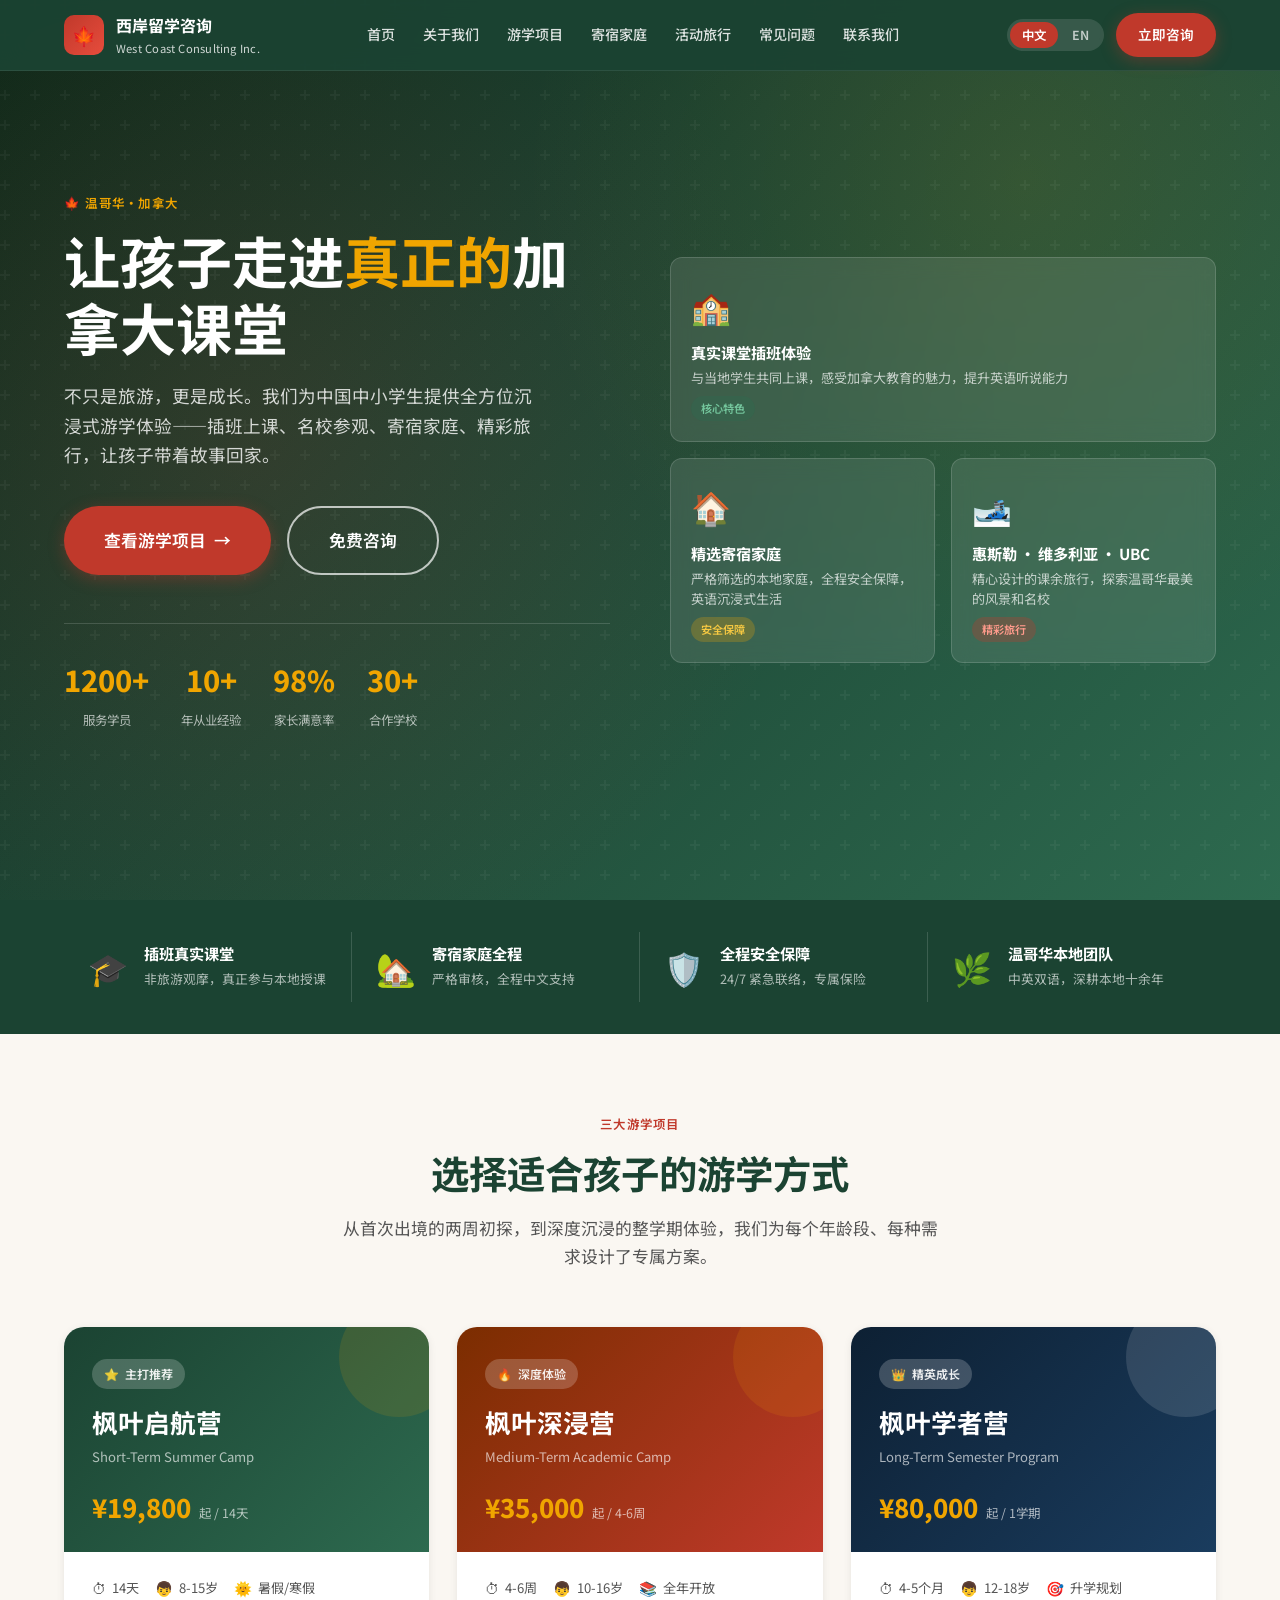
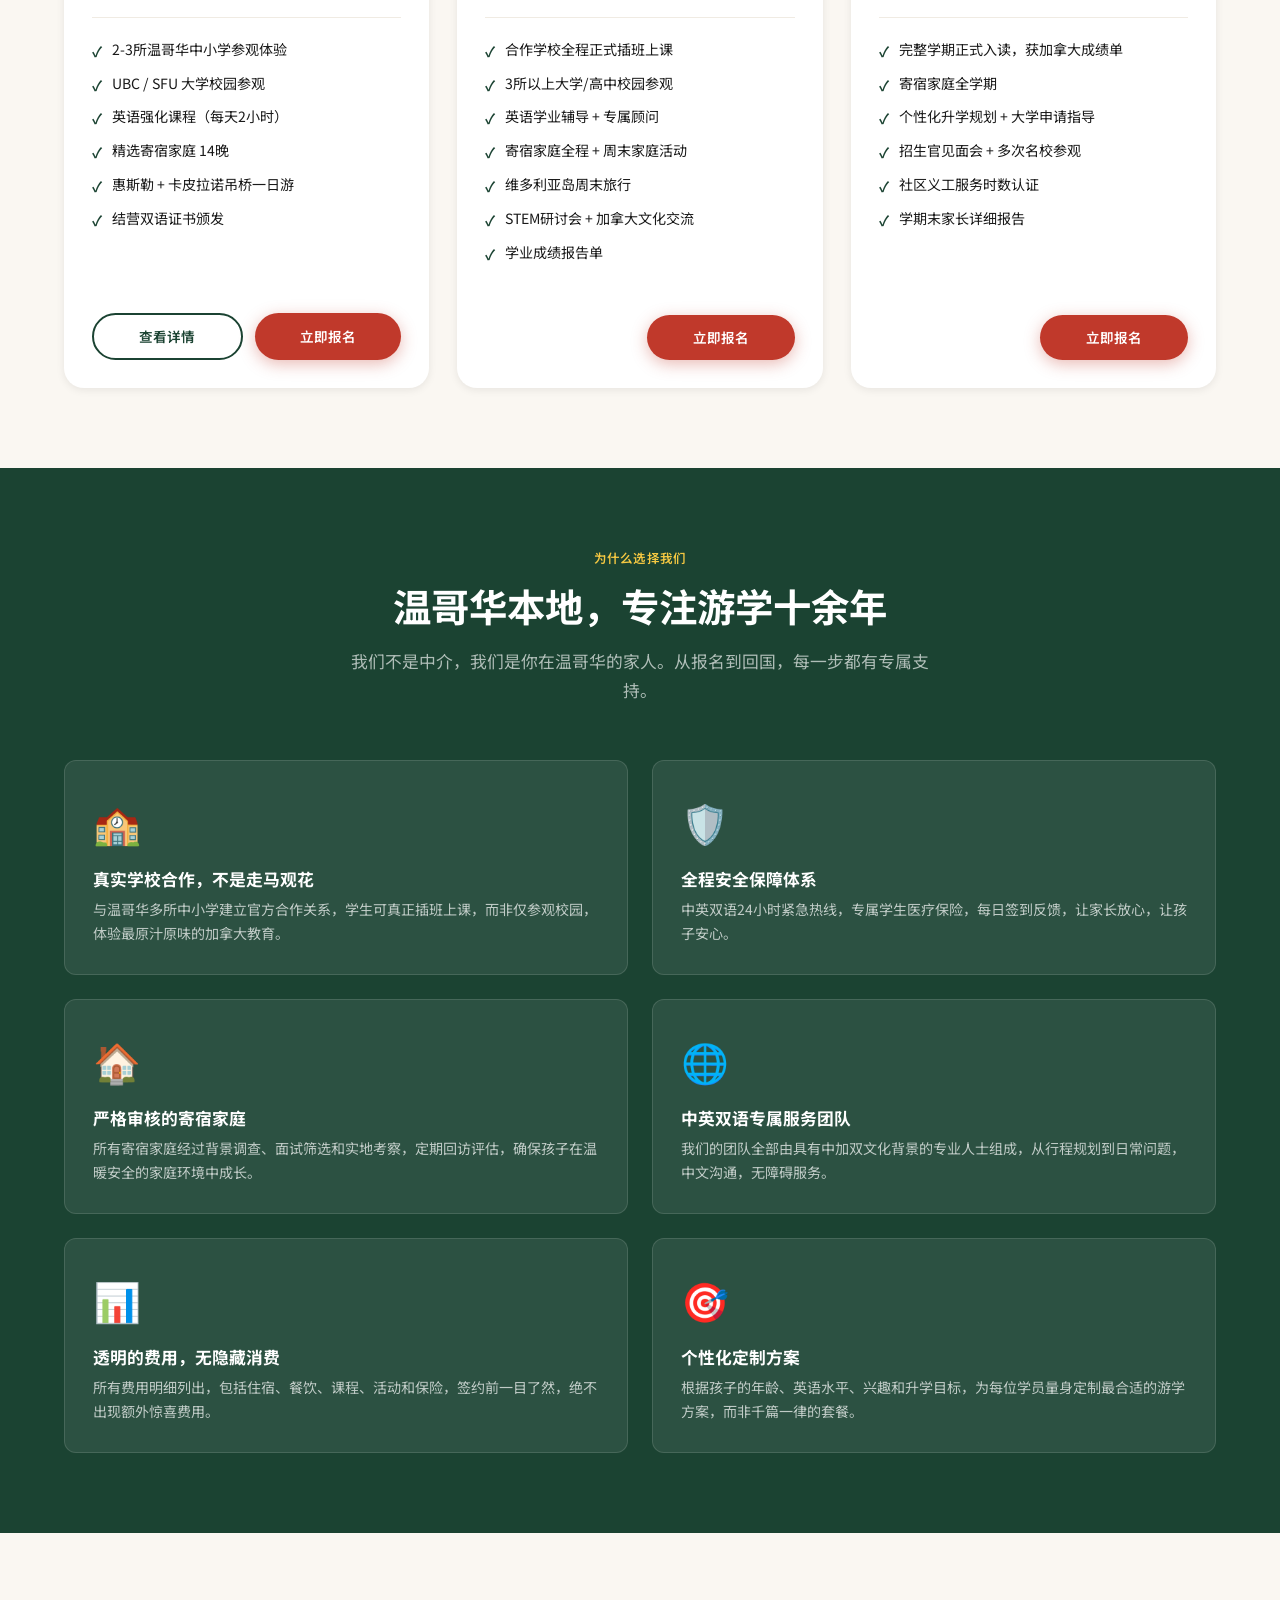
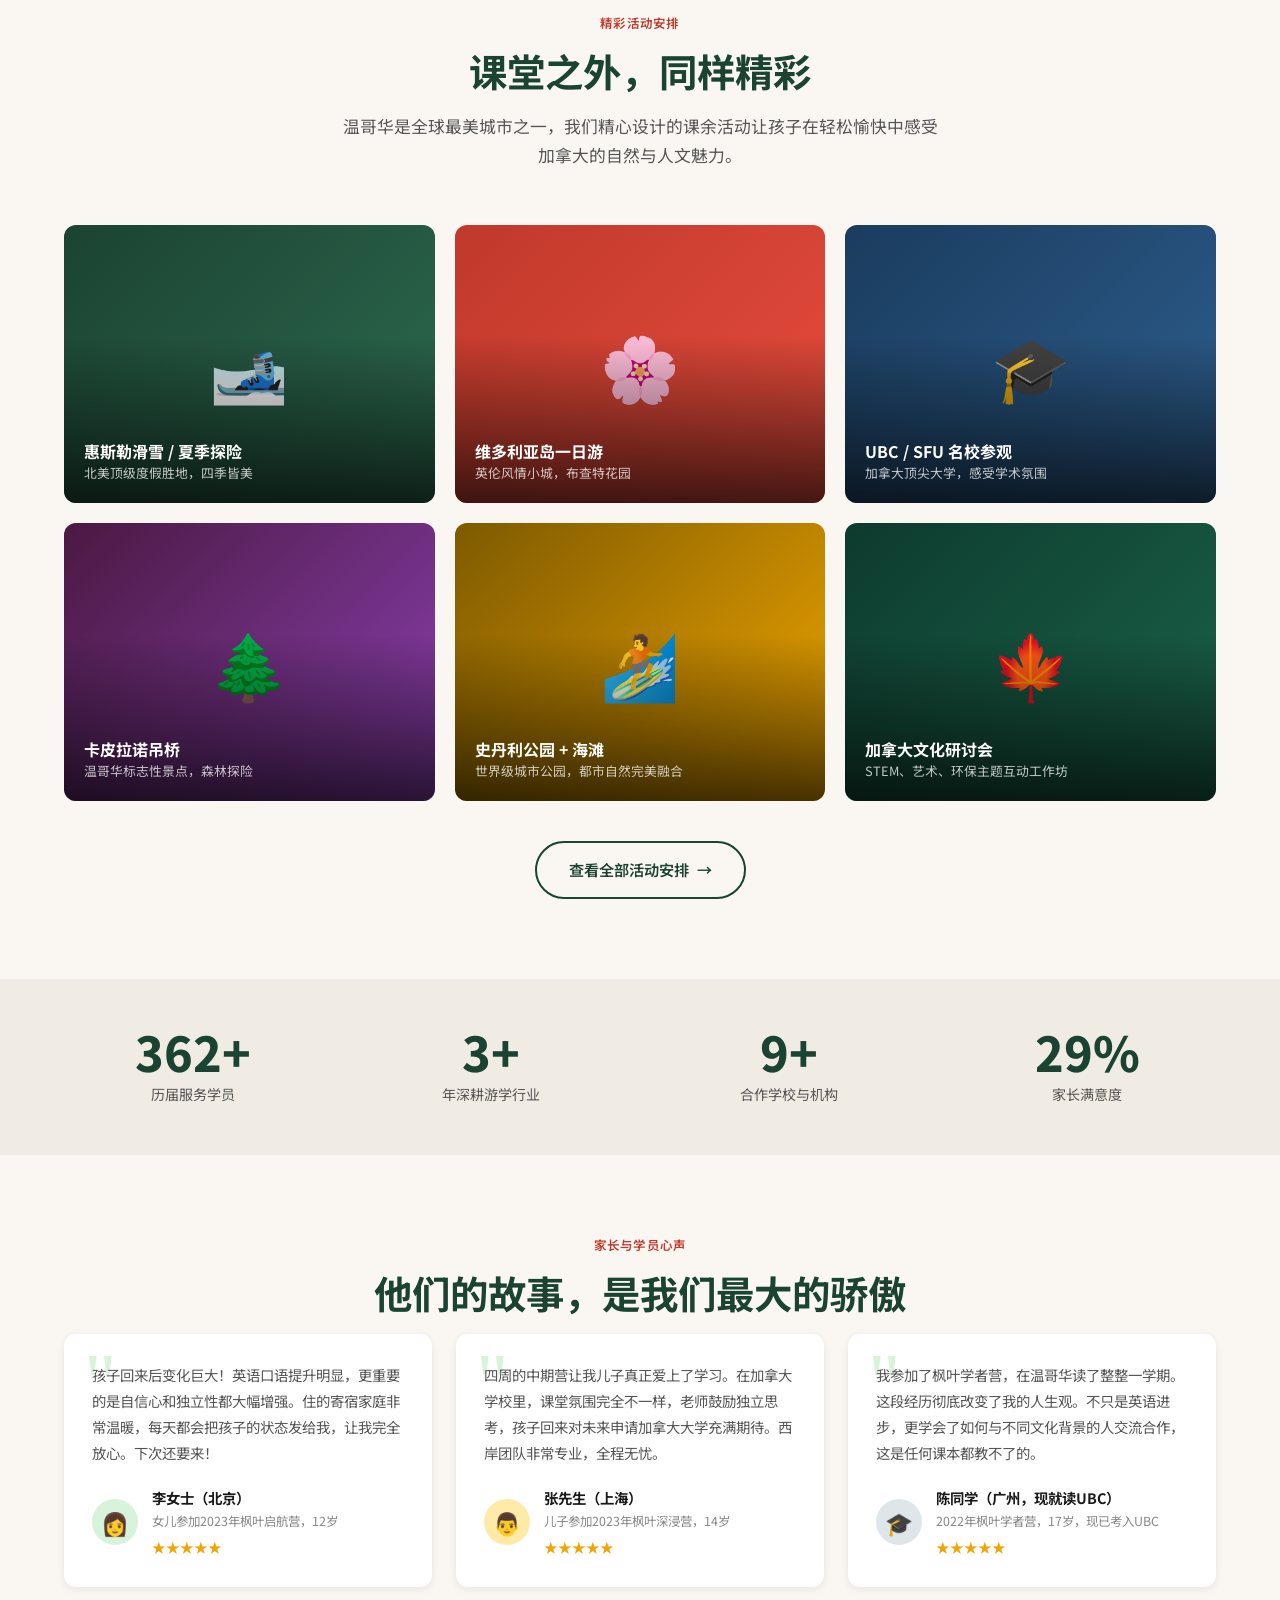
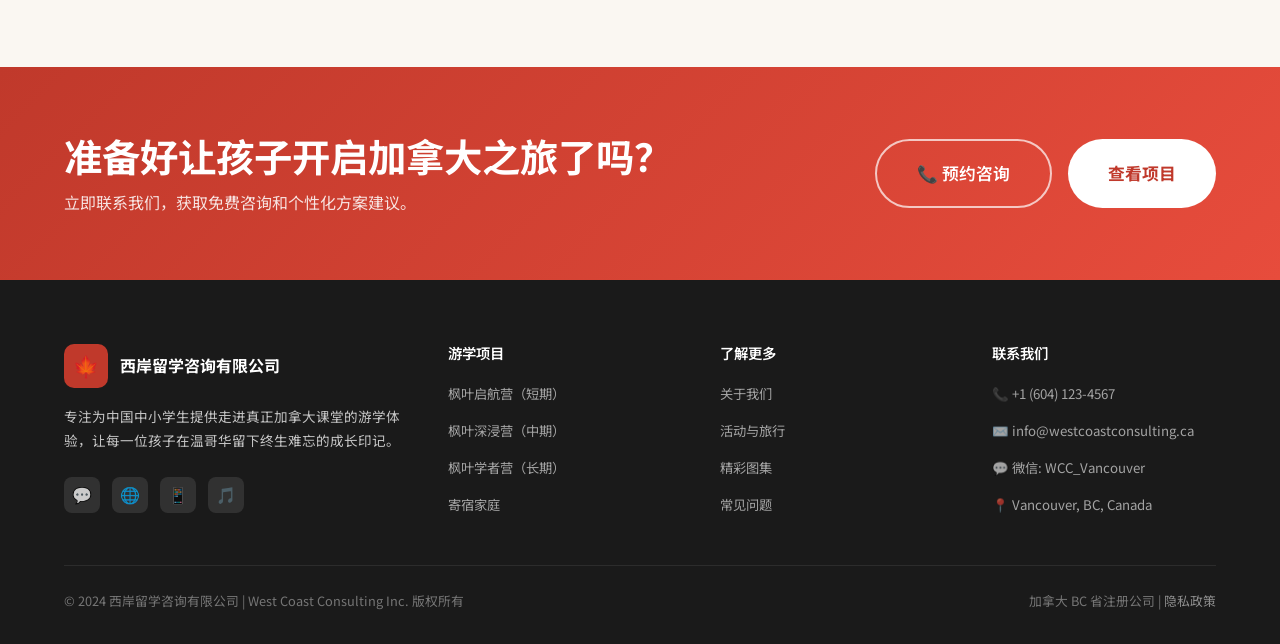
==== index.html @ 61c03230 "init commit" ====
<!DOCTYPE html>
<html lang="zh-CN">
<head>
  <meta charset="UTF-8" />
  <meta name="viewport" content="width=device-width, initial-scale=1.0" />
  <title>西岸留学咨询 | 温哥华游学项目 | West Coast Consulting Inc.</title>
  <meta name="description" content="专为中国中小学生设计的加拿大温哥华游学项目。插班上课、寄宿家庭、名校参观，让孩子走进真正的加拿大课堂。" />
  <link rel="preconnect" href="https://fonts.googleapis.com" />
  <link rel="preconnect" href="https://fonts.gstatic.com" crossorigin />
  <link href="https://fonts.googleapis.com/css2?family=Noto+Sans+SC:wght@400;500;600;700;800&family=Inter:wght@400;500;600;700;800&display=swap" rel="stylesheet" />
  <link rel="stylesheet" href="css/main.css" />
</head>
<body>

<!-- NAVBAR -->
<div id="navbar-placeholder"></div>

<!-- ===== HERO ===== -->
<section class="hero">
  <div class="hero-bg"></div>
  <div class="hero-pattern"></div>
  <div class="container">
    <div class="hero-content">
      <!-- Left: Text -->
      <div class="hero-text">
        <span class="label">
          <span lang="zh">🍁 温哥华·加拿大</span>
          <span lang="en">🍁 Vancouver · Canada</span>
        </span>
        <h1>
          <span lang="zh">让孩子走进<em>真正的</em>加拿大课堂</span>
          <span lang="en">Real Canadian School Experience for Your Child</span>
        </h1>
        <p>
          <span lang="zh">不只是旅游，更是成长。我们为中国中小学生提供全方位沉浸式游学体验——插班上课、名校参观、寄宿家庭、精彩旅行，让孩子带着故事回家。</span>
          <span lang="en">More than tourism — a transformative journey. We offer Chinese K-12 students an immersive Canadian school experience with homestay, university tours, and unforgettable adventures.</span>
        </p>
        <div class="hero-btns">
          <a href="programs.html" class="btn btn-primary btn-lg">
            <span lang="zh">查看游学项目</span>
            <span lang="en">Explore Programs</span>
            →
          </a>
          <a href="contact.html" class="btn btn-secondary btn-lg">
            <span lang="zh">免费咨询</span>
            <span lang="en">Free Consultation</span>
          </a>
        </div>
        <div class="hero-stats">
          <div class="stat-item">
            <span class="stat-num" data-target="1200" data-suffix="+">0+</span>
            <span class="stat-label"><span lang="zh">服务学员</span><span lang="en">Students Served</span></span>
          </div>
          <div class="stat-item">
            <span class="stat-num" data-target="10" data-suffix="+">0+</span>
            <span class="stat-label"><span lang="zh">年从业经验</span><span lang="en">Years Experience</span></span>
          </div>
          <div class="stat-item">
            <span class="stat-num" data-target="98" data-suffix="%">0%</span>
            <span class="stat-label"><span lang="zh">家长满意率</span><span lang="en">Parent Satisfaction</span></span>
          </div>
          <div class="stat-item">
            <span class="stat-num" data-target="30" data-suffix="+">0+</span>
            <span class="stat-label"><span lang="zh">合作学校</span><span lang="en">Partner Schools</span></span>
          </div>
        </div>
      </div>

      <!-- Right: Visual Cards -->
      <div class="hero-visual">
        <div class="hero-card">
          <div class="hero-card-icon">🏫</div>
          <h4><span lang="zh">真实课堂插班体验</span><span lang="en">Real Classroom Experience</span></h4>
          <p lang="zh">与当地学生共同上课，感受加拿大教育的魅力，提升英语听说能力</p>
          <p lang="en">Join real Canadian classes alongside local students and experience world-class education firsthand</p>
          <span class="tag tag-green">
            <span lang="zh">核心特色</span>
            <span lang="en">Core Feature</span>
          </span>
        </div>
        <div class="hero-card">
          <div class="hero-card-icon">🏠</div>
          <h4><span lang="zh">精选寄宿家庭</span><span lang="en">Curated Homestay</span></h4>
          <p lang="zh">严格筛选的本地家庭，全程安全保障，英语沉浸式生活</p>
          <p lang="en">Carefully vetted host families, 24/7 safety support, full English immersion</p>
          <span class="tag tag-gold">
            <span lang="zh">安全保障</span>
            <span lang="en">Safe & Caring</span>
          </span>
        </div>
        <div class="hero-card">
          <div class="hero-card-icon">🎿</div>
          <h4><span lang="zh">惠斯勒 · 维多利亚 · UBC</span><span lang="en">Whistler · Victoria · UBC</span></h4>
          <p lang="zh">精心设计的课余旅行，探索温哥华最美的风景和名校</p>
          <p lang="en">Expertly curated excursions to Vancouver's most stunning destinations and top universities</p>
          <span class="tag tag-red">
            <span lang="zh">精彩旅行</span>
            <span lang="en">Adventures</span>
          </span>
        </div>
      </div>
    </div>
  </div>
</section>

<!-- ===== FEATURES STRIP ===== -->
<section class="features-strip">
  <div class="container">
    <div class="features-strip-inner">
      <div class="feature-item">
        <span class="icon">🎓</span>
        <div>
          <h4><span lang="zh">插班真实课堂</span><span lang="en">Real School Classes</span></h4>
          <p><span lang="zh">非旅游观摩，真正参与本地授课</span><span lang="en">Attend actual lessons, not just tours</span></p>
        </div>
      </div>
      <div class="feature-item">
        <span class="icon">🏡</span>
        <div>
          <h4><span lang="zh">寄宿家庭全程</span><span lang="en">Homestay Included</span></h4>
          <p><span lang="zh">严格审核，全程中文支持</span><span lang="en">Vetted families, Chinese-speaking support</span></p>
        </div>
      </div>
      <div class="feature-item">
        <span class="icon">🛡️</span>
        <div>
          <h4><span lang="zh">全程安全保障</span><span lang="en">Full Safety Coverage</span></h4>
          <p><span lang="zh">24/7 紧急联络，专属保险</span><span lang="en">24/7 emergency line, dedicated insurance</span></p>
        </div>
      </div>
      <div class="feature-item">
        <span class="icon">🌿</span>
        <div>
          <h4><span lang="zh">温哥华本地团队</span><span lang="en">Local Vancouver Team</span></h4>
          <p><span lang="zh">中英双语，深耕本地十余年</span><span lang="en">Bilingual team, 10+ years local expertise</span></p>
        </div>
      </div>
    </div>
  </div>
</section>

<!-- ===== PROGRAMS ===== -->
<section class="section bg-cream" id="programs">
  <div class="container">
    <span class="label text-center" style="display:block">
      <span lang="zh">三大游学项目</span>
      <span lang="en">Three Program Tiers</span>
    </span>
    <h2 class="section-title">
      <span lang="zh">选择适合孩子的游学方式</span>
      <span lang="en">Find the Right Program for Your Child</span>
    </h2>
    <p class="section-subtitle">
      <span lang="zh">从首次出境的两周初探，到深度沉浸的整学期体验，我们为每个年龄段、每种需求设计了专属方案。</span>
      <span lang="en">From a two-week first adventure to a full semester of deep immersion, we have a program tailored for every age and goal.</span>
    </p>

    <div class="programs-grid">
      <!-- Short -->
      <div class="program-card card-short">
        <div class="program-card-header">
          <div class="program-badge">⭐ <span lang="zh">主打推荐</span><span lang="en">Most Popular</span></div>
          <h3><span lang="zh">枫叶启航营</span><span lang="en">Maple Explorer Camp</span></h3>
          <div class="en-name">Short-Term Summer Camp</div>
          <div class="program-price">
            <span class="price-main">¥19,800</span>
            <span class="price-sub"><span lang="zh">起 / 14天</span><span lang="en">from / 14 days</span></span>
          </div>
        </div>
        <div class="program-card-body">
          <div class="program-meta">
            <span class="meta-item"><span class="icon">⏱</span> <span lang="zh">14天</span><span lang="en">14 Days</span></span>
            <span class="meta-item"><span class="icon">👦</span> <span lang="zh">8-15岁</span><span lang="en">Ages 8-15</span></span>
            <span class="meta-item"><span class="icon">🌞</span> <span lang="zh">暑假/寒假</span><span lang="en">Summer/Winter</span></span>
          </div>
          <ul class="program-features">
            <li><span lang="zh">2-3所温哥华中小学参观体验</span><span lang="en">2-3 Vancouver school visits & classes</span></li>
            <li><span lang="zh">UBC / SFU 大学校园参观</span><span lang="en">UBC / SFU university campus tours</span></li>
            <li><span lang="zh">英语强化课程（每天2小时）</span><span lang="en">Daily 2-hour English intensive course</span></li>
            <li><span lang="zh">精选寄宿家庭 14晚</span><span lang="en">14 nights with curated host family</span></li>
            <li><span lang="zh">惠斯勒 + 卡皮拉诺吊桥一日游</span><span lang="en">Whistler + Capilano Bridge day trips</span></li>
            <li><span lang="zh">结营双语证书颁发</span><span lang="en">Bilingual completion certificate</span></li>
          </ul>
        </div>
        <div class="program-card-footer">
          <a href="program-short.html" class="btn btn-outline-green btn-sm">
            <span lang="zh">查看详情</span>
            <span lang="en">View Details</span>
          </a>
          <a href="contact.html" class="btn btn-primary btn-sm">
            <span lang="zh">立即报名</span>
            <span lang="en">Enroll Now</span>
          </a>
        </div>
      </div>

      <!-- Medium -->
      <div class="program-card card-medium">
        <div class="program-card-header">
          <div class="program-badge">🔥 <span lang="zh">深度体验</span><span lang="en">Deep Immersion</span></div>
          <h3><span lang="zh">枫叶深浸营</span><span lang="en">Maple Immersion Camp</span></h3>
          <div class="en-name">Medium-Term Academic Camp</div>
          <div class="program-price">
            <span class="price-main">¥35,000</span>
            <span class="price-sub"><span lang="zh">起 / 4-6周</span><span lang="en">from / 4-6 Weeks</span></span>
          </div>
        </div>
        <div class="program-card-body">
          <div class="program-meta">
            <span class="meta-item"><span class="icon">⏱</span> <span lang="zh">4-6周</span><span lang="en">4-6 Weeks</span></span>
            <span class="meta-item"><span class="icon">👦</span> <span lang="zh">10-16岁</span><span lang="en">Ages 10-16</span></span>
            <span class="meta-item"><span class="icon">📚</span> <span lang="zh">全年开放</span><span lang="en">Year-round</span></span>
          </div>
          <ul class="program-features">
            <li><span lang="zh">合作学校全程正式插班上课</span><span lang="en">Full-time enrollment at partner school</span></li>
            <li><span lang="zh">3所以上大学/高中校园参观</span><span lang="en">3+ university & high school campus tours</span></li>
            <li><span lang="zh">英语学业辅导 + 专属顾问</span><span lang="en">Academic tutoring + personal advisor</span></li>
            <li><span lang="zh">寄宿家庭全程 + 周末家庭活动</span><span lang="en">Full homestay + weekend family activities</span></li>
            <li><span lang="zh">维多利亚岛周末旅行</span><span lang="en">Victoria Island weekend excursion</span></li>
            <li><span lang="zh">STEM研讨会 + 加拿大文化交流</span><span lang="en">STEM workshops + cultural exchange seminars</span></li>
            <li><span lang="zh">学业成绩报告单</span><span lang="en">Official academic progress report</span></li>
          </ul>
        </div>
        <div class="program-card-footer">
          <a href="program-medium.html" class="btn btn-sm" style="background:rgba(255,255,255,0.15);color:#fff;border:1.5px solid rgba(255,255,255,0.4);border-radius:50px;flex:1;display:flex;align-items:center;justify-content:center;gap:6px;font-weight:600;font-size:0.85rem;transition:all 0.3s">
            <span lang="zh">查看详情</span>
            <span lang="en">View Details</span>
          </a>
          <a href="contact.html" class="btn btn-primary btn-sm">
            <span lang="zh">立即报名</span>
            <span lang="en">Enroll Now</span>
          </a>
        </div>
      </div>

      <!-- Long -->
      <div class="program-card card-long">
        <div class="program-card-header">
          <div class="program-badge">👑 <span lang="zh">精英成长</span><span lang="en">Elite Track</span></div>
          <h3><span lang="zh">枫叶学者营</span><span lang="en">Maple Scholar Program</span></h3>
          <div class="en-name">Long-Term Semester Program</div>
          <div class="program-price">
            <span class="price-main">¥80,000</span>
            <span class="price-sub"><span lang="zh">起 / 1学期</span><span lang="en">from / 1 Semester</span></span>
          </div>
        </div>
        <div class="program-card-body">
          <div class="program-meta">
            <span class="meta-item"><span class="icon">⏱</span> <span lang="zh">4-5个月</span><span lang="en">4-5 Months</span></span>
            <span class="meta-item"><span class="icon">👦</span> <span lang="zh">12-18岁</span><span lang="en">Ages 12-18</span></span>
            <span class="meta-item"><span class="icon">🎯</span> <span lang="zh">升学规划</span><span lang="en">College Prep</span></span>
          </div>
          <ul class="program-features">
            <li><span lang="zh">完整学期正式入读，获加拿大成绩单</span><span lang="en">Full semester enrollment with official transcript</span></li>
            <li><span lang="zh">寄宿家庭全学期</span><span lang="en">Full semester homestay placement</span></li>
            <li><span lang="zh">个性化升学规划 + 大学申请指导</span><span lang="en">Personalized college planning & application guidance</span></li>
            <li><span lang="zh">招生官见面会 + 多次名校参观</span><span lang="en">University admission officer meetings</span></li>
            <li><span lang="zh">社区义工服务时数认证</span><span lang="en">Certified community service hours</span></li>
            <li><span lang="zh">学期末家长详细报告</span><span lang="en">Detailed end-of-semester parent report</span></li>
          </ul>
        </div>
        <div class="program-card-footer">
          <a href="program-long.html" class="btn btn-sm" style="background:rgba(255,255,255,0.12);color:#fff;border:1.5px solid rgba(255,255,255,0.35);border-radius:50px;flex:1;display:flex;align-items:center;justify-content:center;gap:6px;font-weight:600;font-size:0.85rem;transition:all 0.3s">
            <span lang="zh">查看详情</span>
            <span lang="en">View Details</span>
          </a>
          <a href="contact.html" class="btn btn-primary btn-sm">
            <span lang="zh">立即报名</span>
            <span lang="en">Enroll Now</span>
          </a>
        </div>
      </div>
    </div>
  </div>
</section>

<!-- ===== WHY US ===== -->
<section class="section why-us">
  <div class="container">
    <span class="label text-center" style="display:block;color:#f5c842">
      <span lang="zh">为什么选择我们</span>
      <span lang="en">Why Choose West Coast Consulting</span>
    </span>
    <h2 class="section-title" style="color:#fff">
      <span lang="zh">温哥华本地，专注游学十余年</span>
      <span lang="en">Vancouver-Based, 10+ Years of Excellence</span>
    </h2>
    <p class="section-subtitle" style="color:rgba(255,255,255,0.65)">
      <span lang="zh">我们不是中介，我们是你在温哥华的家人。从报名到回国，每一步都有专属支持。</span>
      <span lang="en">We're not just an agency — we're your family in Vancouver, supporting every step from enrollment to departure.</span>
    </p>
    <div class="why-us-grid">
      <div class="why-card">
        <div class="why-icon">🏫</div>
        <h4><span lang="zh">真实学校合作，不是走马观花</span><span lang="en">Genuine School Partnerships</span></h4>
        <p><span lang="zh">与温哥华多所中小学建立官方合作关系，学生可真正插班上课，而非仅参观校园，体验最原汁原味的加拿大教育。</span><span lang="en">Official partnerships with multiple Vancouver schools allow students to actually join classes — not just tour the buildings — for an authentic Canadian education experience.</span></p>
      </div>
      <div class="why-card">
        <div class="why-icon">🛡️</div>
        <h4><span lang="zh">全程安全保障体系</span><span lang="en">Comprehensive Safety System</span></h4>
        <p><span lang="zh">中英双语24小时紧急热线，专属学生医疗保险，每日签到反馈，让家长放心，让孩子安心。</span><span lang="en">24/7 bilingual emergency hotline, dedicated student medical insurance, and daily check-ins so parents can rest assured.</span></p>
      </div>
      <div class="why-card">
        <div class="why-icon">🏠</div>
        <h4><span lang="zh">严格审核的寄宿家庭</span><span lang="en">Rigorously Vetted Host Families</span></h4>
        <p><span lang="zh">所有寄宿家庭经过背景调查、面试筛选和实地考察，定期回访评估，确保孩子在温暖安全的家庭环境中成长。</span><span lang="en">Every host family undergoes background checks, interviews, and home inspections. Regular follow-ups ensure a warm, safe home environment.</span></p>
      </div>
      <div class="why-card">
        <div class="why-icon">🌐</div>
        <h4><span lang="zh">中英双语专属服务团队</span><span lang="en">Dedicated Bilingual Support Team</span></h4>
        <p><span lang="zh">我们的团队全部由具有中加双文化背景的专业人士组成，从行程规划到日常问题，中文沟通，无障碍服务。</span><span lang="en">Our team members all have bicultural Chinese-Canadian backgrounds, ensuring smooth communication and deep cultural understanding throughout the program.</span></p>
      </div>
      <div class="why-card">
        <div class="why-icon">📊</div>
        <h4><span lang="zh">透明的费用，无隐藏消费</span><span lang="en">Transparent Pricing, No Hidden Fees</span></h4>
        <p><span lang="zh">所有费用明细列出，包括住宿、餐饮、课程、活动和保险，签约前一目了然，绝不出现额外惊喜费用。</span><span lang="en">All costs are itemized upfront — accommodation, meals, courses, activities, and insurance. What you see is what you pay.</span></p>
      </div>
      <div class="why-card">
        <div class="why-icon">🎯</div>
        <h4><span lang="zh">个性化定制方案</span><span lang="en">Personalized Program Design</span></h4>
        <p><span lang="zh">根据孩子的年龄、英语水平、兴趣和升学目标，为每位学员量身定制最合适的游学方案，而非千篇一律的套餐。</span><span lang="en">We tailor programs to each student's age, English level, interests, and academic goals — never a one-size-fits-all package.</span></p>
      </div>
    </div>
  </div>
</section>

<!-- ===== ACTIVITIES ===== -->
<section class="section bg-cream" id="activities">
  <div class="container">
    <span class="label text-center" style="display:block">
      <span lang="zh">精彩活动安排</span>
      <span lang="en">Program Highlights</span>
    </span>
    <h2 class="section-title">
      <span lang="zh">课堂之外，同样精彩</span>
      <span lang="en">Adventures Beyond the Classroom</span>
    </h2>
    <p class="section-subtitle">
      <span lang="zh">温哥华是全球最美城市之一，我们精心设计的课余活动让孩子在轻松愉快中感受加拿大的自然与人文魅力。</span>
      <span lang="en">Vancouver is one of the world's most beautiful cities. Our curated activities help students discover Canada's natural wonders and vibrant culture.</span>
    </p>
    <div class="activities-grid">
      <div class="activity-card">
        <div class="activity-img act-bg-1"><div class="activity-emoji">🎿</div></div>
        <div class="activity-overlay">
          <div>
            <h4><span lang="zh">惠斯勒滑雪 / 夏季探险</span><span lang="en">Whistler Adventure</span></h4>
            <p><span lang="zh">北美顶级度假胜地，四季皆美</span><span lang="en">North America's premier mountain resort</span></p>
          </div>
        </div>
      </div>
      <div class="activity-card">
        <div class="activity-img act-bg-2"><div class="activity-emoji">🌸</div></div>
        <div class="activity-overlay">
          <div>
            <h4><span lang="zh">维多利亚岛一日游</span><span lang="en">Victoria Island Day Trip</span></h4>
            <p><span lang="zh">英伦风情小城，布查特花园</span><span lang="en">Charming British-style city & Butchart Gardens</span></p>
          </div>
        </div>
      </div>
      <div class="activity-card">
        <div class="activity-img act-bg-3"><div class="activity-emoji">🎓</div></div>
        <div class="activity-overlay">
          <div>
            <h4><span lang="zh">UBC / SFU 名校参观</span><span lang="en">UBC / SFU Campus Tours</span></h4>
            <p><span lang="zh">加拿大顶尖大学，感受学术氛围</span><span lang="en">Canada's top universities, inspiring futures</span></p>
          </div>
        </div>
      </div>
      <div class="activity-card">
        <div class="activity-img act-bg-4"><div class="activity-emoji">🌲</div></div>
        <div class="activity-overlay">
          <div>
            <h4><span lang="zh">卡皮拉诺吊桥</span><span lang="en">Capilano Suspension Bridge</span></h4>
            <p><span lang="zh">温哥华标志性景点，森林探险</span><span lang="en">Iconic Vancouver landmark, forest adventure</span></p>
          </div>
        </div>
      </div>
      <div class="activity-card">
        <div class="activity-img act-bg-5"><div class="activity-emoji">🏄</div></div>
        <div class="activity-overlay">
          <div>
            <h4><span lang="zh">史丹利公园 + 海滩</span><span lang="en">Stanley Park & Beaches</span></h4>
            <p><span lang="zh">世界级城市公园，都市自然完美融合</span><span lang="en">World-class urban park, nature meets city</span></p>
          </div>
        </div>
      </div>
      <div class="activity-card">
        <div class="activity-img act-bg-6"><div class="activity-emoji">🍁</div></div>
        <div class="activity-overlay">
          <div>
            <h4><span lang="zh">加拿大文化研讨会</span><span lang="en">Cultural Exchange Workshops</span></h4>
            <p><span lang="zh">STEM、艺术、环保主题互动工作坊</span><span lang="en">STEM, arts, and environmental workshops</span></p>
          </div>
        </div>
      </div>
    </div>
    <div class="text-center mt-40">
      <a href="activities.html" class="btn btn-outline-green">
        <span lang="zh">查看全部活动安排</span>
        <span lang="en">View All Activities</span>
        →
      </a>
    </div>
  </div>
</section>

<!-- ===== STATS ===== -->
<section class="section-sm stats-section">
  <div class="container">
    <div class="stats-grid">
      <div class="stat-block">
        <span class="number" data-target="1200" data-suffix="+">0+</span>
        <div class="desc"><span lang="zh">历届服务学员</span><span lang="en">Students Served</span></div>
      </div>
      <div class="stat-block">
        <span class="number" data-target="10" data-suffix="+">0+</span>
        <div class="desc"><span lang="zh">年深耕游学行业</span><span lang="en">Years of Expertise</span></div>
      </div>
      <div class="stat-block">
        <span class="number" data-target="30" data-suffix="+">0+</span>
        <div class="desc"><span lang="zh">合作学校与机构</span><span lang="en">Partner Schools</span></div>
      </div>
      <div class="stat-block">
        <span class="number" data-target="98" data-suffix="%">0%</span>
        <div class="desc"><span lang="zh">家长满意度</span><span lang="en">Parent Satisfaction</span></div>
      </div>
    </div>
  </div>
</section>

<!-- ===== TESTIMONIALS ===== -->
<section class="section testimonials">
  <div class="container">
    <span class="label text-center" style="display:block">
      <span lang="zh">家长与学员心声</span>
      <span lang="en">What Families Say</span>
    </span>
    <h2 class="section-title">
      <span lang="zh">他们的故事，是我们最大的骄傲</span>
      <span lang="en">Their Stories, Our Greatest Pride</span>
    </h2>
    <div class="testimonials-grid">
      <div class="testimonial-card">
        <p class="testimonial-text">
          <span lang="zh">孩子回来后变化巨大！英语口语提升明显，更重要的是自信心和独立性都大幅增强。住的寄宿家庭非常温暖，每天都会把孩子的状态发给我，让我完全放心。下次还要来！</span>
          <span lang="en">Our daughter came back completely transformed! Her spoken English improved dramatically, but more importantly her confidence and independence grew enormously. The host family was wonderful — daily updates kept us totally at ease.</span>
        </p>
        <div class="testimonial-author">
          <div class="author-avatar" style="background:var(--green-pale)">👩</div>
          <div>
            <div class="author-name"><span lang="zh">李女士（北京）</span><span lang="en">Ms. Li (Beijing)</span></div>
            <div class="author-desc"><span lang="zh">女儿参加2023年枫叶启航营，12岁</span><span lang="en">Daughter attended 2023 Maple Explorer, age 12</span></div>
            <div class="stars">★★★★★</div>
          </div>
        </div>
      </div>
      <div class="testimonial-card">
        <p class="testimonial-text">
          <span lang="zh">四周的中期营让我儿子真正爱上了学习。在加拿大学校里，课堂氛围完全不一样，老师鼓励独立思考，孩子回来对未来申请加拿大大学充满期待。西岸团队非常专业，全程无忧。</span>
          <span lang="en">The four-week medium program made my son fall in love with learning. The Canadian classroom environment was completely different — teachers encouraged independent thinking. The West Coast team was incredibly professional throughout.</span>
        </p>
        <div class="testimonial-author">
          <div class="author-avatar" style="background:#ffeaa7">👨</div>
          <div>
            <div class="author-name"><span lang="zh">张先生（上海）</span><span lang="en">Mr. Zhang (Shanghai)</span></div>
            <div class="author-desc"><span lang="zh">儿子参加2023年枫叶深浸营，14岁</span><span lang="en">Son attended 2023 Maple Immersion, age 14</span></div>
            <div class="stars">★★★★★</div>
          </div>
        </div>
      </div>
      <div class="testimonial-card">
        <p class="testimonial-text">
          <span lang="zh">我参加了枫叶学者营，在温哥华读了整整一学期。这段经历彻底改变了我的人生观。不只是英语进步，更学会了如何与不同文化背景的人交流合作，这是任何课本都教不了的。</span>
          <span lang="en">I attended the Maple Scholar program for a full semester in Vancouver. This experience completely changed my worldview. It's not just about English — I learned to collaborate with people from all cultures, something no textbook can teach.</span>
        </p>
        <div class="testimonial-author">
          <div class="author-avatar" style="background:#dfe6e9">🎓</div>
          <div>
            <div class="author-name"><span lang="zh">陈同学（广州，现就读UBC）</span><span lang="en">Chen (Guangzhou, now at UBC)</span></div>
            <div class="author-desc"><span lang="zh">2022年枫叶学者营，17岁，现已考入UBC</span><span lang="en">2022 Maple Scholar, age 17, now enrolled at UBC</span></div>
            <div class="stars">★★★★★</div>
          </div>
        </div>
      </div>
    </div>
  </div>
</section>

<!-- ===== CONTACT STRIP ===== -->
<section class="contact-strip">
  <div class="container">
    <div class="contact-strip-inner">
      <div>
        <h2><span lang="zh">准备好让孩子开启加拿大之旅了吗？</span><span lang="en">Ready to Start Your Child's Canadian Journey?</span></h2>
        <p><span lang="zh">立即联系我们，获取免费咨询和个性化方案建议。</span><span lang="en">Contact us today for a free consultation and personalized program recommendation.</span></p>
      </div>
      <div class="contact-strip-btns">
        <a href="contact.html" class="btn btn-secondary btn-lg">
          <span lang="zh">📞 预约咨询</span>
          <span lang="en">📞 Book Consultation</span>
        </a>
        <a href="programs.html" class="btn btn-lg" style="background:#fff;color:var(--red);font-weight:700;border-radius:50px;padding:18px 40px">
          <span lang="zh">查看项目</span>
          <span lang="en">View Programs</span>
        </a>
      </div>
    </div>
  </div>
</section>

<!-- FOOTER -->
<div id="footer-placeholder"></div>

<script src="js/components.js"></script>
<script src="js/main.js"></script>
</body>
</html>
---- css/main.css ----
/* ============================================================
   West Coast Consulting Inc. — Main Stylesheet
   Color palette: Deep Green #1B4332 | Maple Red #C0392B | Cream #FAF7F2
   ============================================================ */

/* ---------- CSS Variables ---------- */
:root {
  --green: #1B4332;
  --green-light: #2D6A4F;
  --green-pale: #D8F3DC;
  --red: #C0392B;
  --red-light: #E74C3C;
  --cream: #FAF7F2;
  --cream-dark: #F0EBE3;
  --gold: #F0A500;
  --dark: #1A1A1A;
  --gray: #555;
  --gray-light: #888;
  --white: #FFFFFF;
  --shadow-sm: 0 2px 8px rgba(0,0,0,0.08);
  --shadow-md: 0 8px 24px rgba(0,0,0,0.12);
  --shadow-lg: 0 16px 48px rgba(0,0,0,0.16);
  --radius: 12px;
  --radius-lg: 20px;
  --font-zh: 'Noto Sans SC', 'PingFang SC', 'Microsoft YaHei', sans-serif;
  --font-en: 'Inter', 'Segoe UI', sans-serif;
  --transition: 0.3s ease;
}

/* ---------- Reset & Base ---------- */
*, *::before, *::after { box-sizing: border-box; margin: 0; padding: 0; }

html { scroll-behavior: smooth; font-size: 16px; }

body {
  font-family: var(--font-zh);
  background-color: var(--cream);
  color: var(--dark);
  line-height: 1.7;
  -webkit-font-smoothing: antialiased;
}

a { color: inherit; text-decoration: none; }
img { display: block; max-width: 100%; }
ul { list-style: none; }
button { cursor: pointer; border: none; background: none; font-family: inherit; }

.container { max-width: 1200px; margin: 0 auto; padding: 0 24px; }
.section { padding: 80px 0; }
.section-sm { padding: 48px 0; }
.section-lg { padding: 100px 0; }

/* ---------- Typography ---------- */
h1, h2, h3, h4, h5 { line-height: 1.3; font-weight: 700; }
h1 { font-size: clamp(2rem, 5vw, 3.5rem); }
h2 { font-size: clamp(1.6rem, 3vw, 2.4rem); }
h3 { font-size: clamp(1.2rem, 2vw, 1.6rem); }
h4 { font-size: 1.1rem; }

.section-title {
  text-align: center;
  margin-bottom: 16px;
  color: var(--green);
}
.section-subtitle {
  text-align: center;
  color: var(--gray);
  font-size: 1.05rem;
  margin-bottom: 56px;
  max-width: 600px;
  margin-left: auto;
  margin-right: auto;
}
.label {
  display: inline-block;
  font-size: 0.78rem;
  font-weight: 600;
  letter-spacing: 0.1em;
  text-transform: uppercase;
  color: var(--red);
  margin-bottom: 12px;
}

/* ---------- Buttons ---------- */
.btn {
  display: inline-flex;
  align-items: center;
  gap: 8px;
  padding: 14px 32px;
  border-radius: 50px;
  font-weight: 600;
  font-size: 0.95rem;
  transition: all var(--transition);
  white-space: nowrap;
}
.btn-primary {
  background: var(--red);
  color: var(--white);
  box-shadow: 0 4px 16px rgba(192,57,43,0.35);
}
.btn-primary:hover {
  background: var(--red-light);
  transform: translateY(-2px);
  box-shadow: 0 8px 24px rgba(192,57,43,0.45);
}
.btn-secondary {
  background: transparent;
  color: var(--white);
  border: 2px solid rgba(255,255,255,0.7);
}
.btn-secondary:hover {
  background: rgba(255,255,255,0.15);
  border-color: var(--white);
}
.btn-outline-green {
  background: transparent;
  color: var(--green);
  border: 2px solid var(--green);
}
.btn-outline-green:hover {
  background: var(--green);
  color: var(--white);
}
.btn-lg { padding: 18px 40px; font-size: 1.05rem; }
.btn-sm { padding: 10px 22px; font-size: 0.85rem; }

/* ---------- Navigation ---------- */
.navbar {
  position: fixed;
  top: 0;
  left: 0;
  right: 0;
  z-index: 1000;
  background: rgba(27, 67, 50, 0.95);
  backdrop-filter: blur(12px);
  -webkit-backdrop-filter: blur(12px);
  border-bottom: 1px solid rgba(255,255,255,0.08);
  transition: background var(--transition), box-shadow var(--transition);
}
.navbar.scrolled {
  background: rgba(27, 67, 50, 0.99);
  box-shadow: var(--shadow-md);
}
.navbar-inner {
  display: flex;
  align-items: center;
  justify-content: space-between;
  height: 70px;
  gap: 24px;
}
.navbar-logo {
  display: flex;
  align-items: center;
  gap: 12px;
  color: var(--white);
  font-weight: 700;
  font-size: 1rem;
  flex-shrink: 0;
}
.navbar-logo .logo-icon {
  width: 40px;
  height: 40px;
  background: linear-gradient(135deg, var(--red), #e74c3c);
  border-radius: 10px;
  display: flex;
  align-items: center;
  justify-content: center;
  font-size: 1.2rem;
}
.navbar-logo .logo-text-en {
  font-size: 0.7rem;
  font-weight: 400;
  opacity: 0.8;
  display: block;
  letter-spacing: 0.02em;
}
.navbar-menu {
  display: flex;
  align-items: center;
  gap: 4px;
}
.navbar-menu a {
  color: rgba(255,255,255,0.85);
  font-size: 0.88rem;
  padding: 8px 12px;
  border-radius: 8px;
  transition: all var(--transition);
  font-weight: 500;
}
.navbar-menu a:hover, .navbar-menu a.active {
  color: var(--white);
  background: rgba(255,255,255,0.12);
}
.navbar-actions {
  display: flex;
  align-items: center;
  gap: 12px;
  flex-shrink: 0;
}
.lang-toggle {
  display: flex;
  background: rgba(255,255,255,0.12);
  border-radius: 20px;
  padding: 3px;
  gap: 2px;
}
.lang-btn {
  color: rgba(255,255,255,0.7);
  font-size: 0.78rem;
  font-weight: 600;
  padding: 4px 12px;
  border-radius: 16px;
  transition: all var(--transition);
}
.lang-btn.active {
  background: var(--red);
  color: var(--white);
}
.navbar-cta { font-size: 0.85rem; padding: 10px 22px; }
.hamburger {
  display: none;
  flex-direction: column;
  gap: 5px;
  padding: 8px;
  cursor: pointer;
}
.hamburger span {
  display: block;
  width: 24px;
  height: 2px;
  background: var(--white);
  border-radius: 2px;
  transition: all var(--transition);
}

/* ---------- Hero ---------- */
.hero {
  min-height: 100vh;
  display: flex;
  align-items: center;
  position: relative;
  overflow: hidden;
  background: linear-gradient(135deg, #0D2818 0%, #1B4332 40%, #2D6A4F 100%);
}
.hero-bg {
  position: absolute;
  inset: 0;
  background:
    radial-gradient(circle at 20% 50%, rgba(192,57,43,0.15) 0%, transparent 50%),
    radial-gradient(circle at 80% 20%, rgba(240,165,0,0.1) 0%, transparent 40%);
}
.hero-pattern {
  position: absolute;
  inset: 0;
  opacity: 0.04;
  background-image: url("data:image/svg+xml,%3Csvg width='60' height='60' viewBox='0 0 60 60' xmlns='http://www.w3.org/2000/svg'%3E%3Cg fill='none' fill-rule='evenodd'%3E%3Cg fill='%23ffffff' fill-opacity='1'%3E%3Cpath d='M36 34v-4h-2v4h-4v2h4v4h2v-4h4v-2h-4zm0-30V0h-2v4h-4v2h4v4h2V6h4V4h-4zM6 34v-4H4v4H0v2h4v4h2v-4h4v-2H6zM6 4V0H4v4H0v2h4v4h2V6h4V4H6z'/%3E%3C/g%3E%3C/g%3E%3C/svg%3E");
}
.hero-content {
  position: relative;
  z-index: 2;
  padding-top: 100px;
  padding-bottom: 80px;
  display: grid;
  grid-template-columns: 1fr 1fr;
  gap: 60px;
  align-items: center;
}
.hero-text .label { color: var(--gold); }
.hero-text h1 {
  color: var(--white);
  margin-bottom: 20px;
  line-height: 1.2;
}
.hero-text h1 em {
  font-style: normal;
  color: var(--gold);
}
.hero-text p {
  color: rgba(255,255,255,0.8);
  font-size: 1.1rem;
  margin-bottom: 36px;
  max-width: 480px;
}
.hero-btns { display: flex; gap: 16px; flex-wrap: wrap; }
.hero-stats {
  display: flex;
  gap: 32px;
  margin-top: 48px;
  padding-top: 32px;
  border-top: 1px solid rgba(255,255,255,0.15);
}
.stat-item { text-align: center; }
.stat-num {
  font-size: 1.8rem;
  font-weight: 800;
  color: var(--gold);
  display: block;
}
.stat-label {
  font-size: 0.78rem;
  color: rgba(255,255,255,0.65);
}
.hero-visual {
  display: grid;
  grid-template-columns: 1fr 1fr;
  gap: 16px;
}
.hero-card {
  background: rgba(255,255,255,0.1);
  backdrop-filter: blur(10px);
  border: 1px solid rgba(255,255,255,0.15);
  border-radius: var(--radius);
  padding: 20px;
  transition: all var(--transition);
}
.hero-card:first-child { grid-column: 1 / -1; }
.hero-card:hover { transform: translateY(-4px); background: rgba(255,255,255,0.15); }
.hero-card-icon { font-size: 2rem; margin-bottom: 10px; }
.hero-card h4 { color: var(--white); font-size: 0.95rem; margin-bottom: 6px; }
.hero-card p { color: rgba(255,255,255,0.7); font-size: 0.82rem; line-height: 1.5; }
.hero-card .tag {
  display: inline-block;
  font-size: 0.7rem;
  padding: 3px 10px;
  border-radius: 20px;
  margin-top: 8px;
  font-weight: 600;
}
.tag-red { background: rgba(192,57,43,0.3); color: #ff9b8c; }
.tag-gold { background: rgba(240,165,0,0.25); color: #f5c842; }
.tag-green { background: rgba(45,106,79,0.4); color: #74c69d; }

/* ---------- Features Strip ---------- */
.features-strip {
  background: var(--green);
  padding: 32px 0;
}
.features-strip-inner {
  display: grid;
  grid-template-columns: repeat(4, 1fr);
  gap: 0;
  divide: true;
}
.feature-item {
  display: flex;
  align-items: center;
  gap: 16px;
  padding: 8px 24px;
  border-right: 1px solid rgba(255,255,255,0.15);
}
.feature-item:last-child { border-right: none; }
.feature-item .icon { font-size: 2rem; flex-shrink: 0; }
.feature-item h4 { color: var(--white); font-size: 0.95rem; margin-bottom: 4px; }
.feature-item p { color: rgba(255,255,255,0.65); font-size: 0.8rem; }

/* ---------- Programs Section ---------- */
.programs-grid {
  display: grid;
  grid-template-columns: repeat(3, 1fr);
  gap: 28px;
}
.program-card {
  background: var(--white);
  border-radius: var(--radius-lg);
  overflow: hidden;
  box-shadow: var(--shadow-sm);
  transition: all var(--transition);
  display: flex;
  flex-direction: column;
}
.program-card:hover {
  transform: translateY(-8px);
  box-shadow: var(--shadow-lg);
}
.program-card-header {
  padding: 32px 28px 24px;
  position: relative;
  overflow: hidden;
}
.program-card-header::before {
  content: '';
  position: absolute;
  top: -30px;
  right: -30px;
  width: 120px;
  height: 120px;
  border-radius: 50%;
  opacity: 0.12;
}
.card-short .program-card-header { background: linear-gradient(135deg, #1B4332, #2D6A4F); }
.card-short .program-card-header::before { background: var(--gold); }
.card-medium .program-card-header { background: linear-gradient(135deg, #7B2D00, #C0392B); }
.card-medium .program-card-header::before { background: var(--gold); }
.card-long .program-card-header { background: linear-gradient(135deg, #0D2033, #1A3C5E); }
.card-long .program-card-header::before { background: var(--white); }
.program-badge {
  display: inline-flex;
  align-items: center;
  gap: 6px;
  background: rgba(255,255,255,0.2);
  color: rgba(255,255,255,0.9);
  font-size: 0.75rem;
  font-weight: 600;
  padding: 5px 12px;
  border-radius: 20px;
  margin-bottom: 16px;
}
.program-card-header h3 { color: var(--white); margin-bottom: 8px; }
.program-card-header .en-name { color: rgba(255,255,255,0.65); font-size: 0.82rem; }
.program-price {
  display: flex;
  align-items: baseline;
  gap: 8px;
  margin-top: 16px;
}
.price-main {
  font-size: 1.6rem;
  font-weight: 800;
  color: var(--gold);
}
.price-sub { font-size: 0.78rem; color: rgba(255,255,255,0.65); }
.program-card-body {
  padding: 24px 28px;
  flex: 1;
  display: flex;
  flex-direction: column;
}
.program-meta {
  display: flex;
  gap: 16px;
  margin-bottom: 20px;
  padding-bottom: 16px;
  border-bottom: 1px solid var(--cream-dark);
}
.meta-item {
  display: flex;
  align-items: center;
  gap: 6px;
  font-size: 0.82rem;
  color: var(--gray);
}
.meta-item .icon { font-size: 0.9rem; }
.program-features {
  display: flex;
  flex-direction: column;
  gap: 8px;
  flex: 1;
  margin-bottom: 24px;
}
.program-features li {
  display: flex;
  align-items: flex-start;
  gap: 10px;
  font-size: 0.88rem;
  color: var(--dark);
}
.program-features li::before {
  content: '✓';
  color: var(--green);
  font-weight: 700;
  flex-shrink: 0;
  margin-top: 2px;
}
.program-card-footer {
  padding: 0 28px 28px;
  display: flex;
  gap: 12px;
}
.program-card-footer .btn { flex: 1; justify-content: center; }

/* ---------- Why Us ---------- */
.why-us { background: var(--green); }
.why-us-grid {
  display: grid;
  grid-template-columns: repeat(2, 1fr);
  gap: 24px;
  margin-top: 56px;
}
.why-card {
  background: rgba(255,255,255,0.08);
  border: 1px solid rgba(255,255,255,0.12);
  border-radius: var(--radius);
  padding: 28px;
  transition: all var(--transition);
}
.why-card:hover {
  background: rgba(255,255,255,0.13);
  border-color: rgba(255,255,255,0.2);
  transform: translateY(-4px);
}
.why-icon { font-size: 2.4rem; margin-bottom: 14px; }
.why-card h4 { color: var(--white); font-size: 1.05rem; margin-bottom: 8px; }
.why-card p { color: rgba(255,255,255,0.7); font-size: 0.88rem; line-height: 1.7; }

/* ---------- Activities / Gallery Teaser ---------- */
.activities-grid {
  display: grid;
  grid-template-columns: repeat(3, 1fr);
  gap: 20px;
}
.activity-card {
  border-radius: var(--radius);
  overflow: hidden;
  aspect-ratio: 4/3;
  position: relative;
  cursor: pointer;
}
.activity-img {
  width: 100%;
  height: 100%;
  object-fit: cover;
  transition: transform 0.5s ease;
}
.activity-card:hover .activity-img { transform: scale(1.06); }
.activity-overlay {
  position: absolute;
  inset: 0;
  background: linear-gradient(to top, rgba(0,0,0,0.7) 0%, transparent 60%);
  display: flex;
  align-items: flex-end;
  padding: 20px;
}
.activity-overlay h4 { color: var(--white); font-size: 1rem; }
.activity-overlay p { color: rgba(255,255,255,0.75); font-size: 0.8rem; }

/* Activity placeholder colors */
.act-bg-1 { background: linear-gradient(135deg, #1B4332, #2D6A4F); }
.act-bg-2 { background: linear-gradient(135deg, #C0392B, #E74C3C); }
.act-bg-3 { background: linear-gradient(135deg, #1A3C5E, #2E5E8E); }
.act-bg-4 { background: linear-gradient(135deg, #4A1942, #8B3FAF); }
.act-bg-5 { background: linear-gradient(135deg, #7D5A00, #F0A500); }
.act-bg-6 { background: linear-gradient(135deg, #0D3B2E, #1B6349); }

.activity-emoji {
  font-size: 4rem;
  display: flex;
  align-items: center;
  justify-content: center;
  height: 100%;
}

/* ---------- Stats / Numbers ---------- */
.stats-section { background: var(--cream-dark); }
.stats-grid {
  display: grid;
  grid-template-columns: repeat(4, 1fr);
  gap: 40px;
  text-align: center;
}
.stat-block .number {
  font-size: 3rem;
  font-weight: 800;
  color: var(--green);
  display: block;
  line-height: 1;
}
.stat-block .unit { color: var(--red); }
.stat-block .desc { font-size: 0.88rem; color: var(--gray); margin-top: 8px; }

/* ---------- Testimonials ---------- */
.testimonials { background: var(--cream); }
.testimonials-grid {
  display: grid;
  grid-template-columns: repeat(3, 1fr);
  gap: 24px;
}
.testimonial-card {
  background: var(--white);
  border-radius: var(--radius);
  padding: 28px;
  box-shadow: var(--shadow-sm);
  position: relative;
}
.testimonial-card::before {
  content: '"';
  font-size: 5rem;
  color: var(--green-pale);
  position: absolute;
  top: 8px;
  left: 20px;
  line-height: 1;
  font-family: Georgia, serif;
}
.testimonial-text {
  font-size: 0.9rem;
  color: var(--gray);
  line-height: 1.8;
  margin-bottom: 20px;
  position: relative;
  z-index: 1;
}
.testimonial-author {
  display: flex;
  align-items: center;
  gap: 14px;
}
.author-avatar {
  width: 46px;
  height: 46px;
  border-radius: 50%;
  display: flex;
  align-items: center;
  justify-content: center;
  font-size: 1.4rem;
  flex-shrink: 0;
}
.author-name { font-weight: 700; font-size: 0.9rem; }
.author-desc { font-size: 0.78rem; color: var(--gray-light); }
.stars { color: var(--gold); font-size: 0.85rem; margin-top: 4px; }

/* ---------- Contact Strip ---------- */
.contact-strip {
  background: linear-gradient(135deg, var(--red) 0%, #e74c3c 100%);
  padding: 64px 0;
}
.contact-strip-inner {
  display: flex;
  align-items: center;
  justify-content: space-between;
  gap: 40px;
}
.contact-strip h2 { color: var(--white); }
.contact-strip p { color: rgba(255,255,255,0.85); margin-top: 8px; }
.contact-strip-btns { display: flex; gap: 16px; flex-shrink: 0; }

/* ---------- Contact Form Section ---------- */
.contact-form-section { background: var(--cream); }
.contact-layout {
  display: grid;
  grid-template-columns: 1fr 1.3fr;
  gap: 60px;
  align-items: start;
}
.contact-info h3 { color: var(--green); margin-bottom: 16px; }
.contact-info p { color: var(--gray); margin-bottom: 32px; }
.contact-detail {
  display: flex;
  align-items: flex-start;
  gap: 14px;
  margin-bottom: 20px;
}
.contact-detail .icon {
  width: 40px;
  height: 40px;
  background: var(--green-pale);
  border-radius: 10px;
  display: flex;
  align-items: center;
  justify-content: center;
  font-size: 1.1rem;
  flex-shrink: 0;
}
.contact-detail strong { display: block; font-size: 0.88rem; color: var(--green); }
.contact-detail span { font-size: 0.88rem; color: var(--gray); }
.wechat-box {
  background: var(--green);
  border-radius: var(--radius);
  padding: 20px;
  display: flex;
  align-items: center;
  gap: 16px;
  margin-top: 32px;
}
.wechat-box .wechat-icon { font-size: 2.5rem; }
.wechat-box strong { color: var(--white); display: block; margin-bottom: 4px; }
.wechat-box span { color: rgba(255,255,255,0.75); font-size: 0.85rem; }

.form-card {
  background: var(--white);
  border-radius: var(--radius-lg);
  padding: 40px;
  box-shadow: var(--shadow-md);
}
.form-card h3 { color: var(--green); margin-bottom: 24px; }
.form-row { display: grid; grid-template-columns: 1fr 1fr; gap: 16px; }
.form-group { margin-bottom: 16px; }
.form-group label {
  display: block;
  font-size: 0.85rem;
  font-weight: 600;
  color: var(--dark);
  margin-bottom: 8px;
}
.form-group input,
.form-group select,
.form-group textarea {
  width: 100%;
  padding: 12px 16px;
  border: 1.5px solid var(--cream-dark);
  border-radius: 10px;
  font-family: var(--font-zh);
  font-size: 0.9rem;
  color: var(--dark);
  background: var(--cream);
  transition: border-color var(--transition), box-shadow var(--transition);
  outline: none;
}
.form-group input:focus,
.form-group select:focus,
.form-group textarea:focus {
  border-color: var(--green);
  box-shadow: 0 0 0 3px rgba(27,67,50,0.1);
  background: var(--white);
}
.form-group textarea { resize: vertical; min-height: 100px; }
.form-submit { width: 100%; justify-content: center; margin-top: 8px; }

/* ---------- Footer ---------- */
.footer {
  background: var(--dark);
  color: rgba(255,255,255,0.75);
  padding: 64px 0 32px;
}
.footer-grid {
  display: grid;
  grid-template-columns: 1.5fr 1fr 1fr 1fr;
  gap: 48px;
  padding-bottom: 48px;
  border-bottom: 1px solid rgba(255,255,255,0.08);
}
.footer-brand .logo-area {
  display: flex;
  align-items: center;
  gap: 12px;
  margin-bottom: 16px;
}
.footer-brand .logo-icon {
  width: 44px;
  height: 44px;
  background: var(--red);
  border-radius: 10px;
  display: flex;
  align-items: center;
  justify-content: center;
  font-size: 1.3rem;
}
.footer-brand .logo-name { color: var(--white); font-weight: 700; font-size: 1rem; }
.footer-brand p { font-size: 0.85rem; line-height: 1.8; margin-bottom: 24px; }
.social-links { display: flex; gap: 12px; }
.social-link {
  width: 36px;
  height: 36px;
  background: rgba(255,255,255,0.1);
  border-radius: 8px;
  display: flex;
  align-items: center;
  justify-content: center;
  font-size: 1rem;
  transition: background var(--transition);
}
.social-link:hover { background: var(--red); }
.footer-col h5 {
  color: var(--white);
  font-size: 0.9rem;
  margin-bottom: 16px;
  font-weight: 600;
}
.footer-col ul { display: flex; flex-direction: column; gap: 10px; }
.footer-col ul a {
  font-size: 0.83rem;
  color: rgba(255,255,255,0.6);
  transition: color var(--transition);
}
.footer-col ul a:hover { color: var(--white); }
.footer-bottom {
  display: flex;
  align-items: center;
  justify-content: space-between;
  padding-top: 24px;
  font-size: 0.8rem;
  color: rgba(255,255,255,0.4);
  flex-wrap: wrap;
  gap: 12px;
}

/* ---------- Page Hero (inner pages) ---------- */
.page-hero {
  background: linear-gradient(135deg, #0D2818, #1B4332);
  padding: 130px 0 80px;
  text-align: center;
  position: relative;
  overflow: hidden;
}
.page-hero::after {
  content: '';
  position: absolute;
  bottom: 0;
  left: 0;
  right: 0;
  height: 60px;
  background: var(--cream);
  clip-path: ellipse(55% 100% at 50% 100%);
}
.page-hero h1 { color: var(--white); margin-bottom: 16px; }
.page-hero p { color: rgba(255,255,255,0.75); font-size: 1.1rem; max-width: 560px; margin: 0 auto; }
.breadcrumb {
  display: flex;
  align-items: center;
  justify-content: center;
  gap: 8px;
  font-size: 0.82rem;
  color: rgba(255,255,255,0.55);
  margin-bottom: 16px;
}
.breadcrumb a { color: rgba(255,255,255,0.75); }
.breadcrumb a:hover { color: var(--white); }

/* ---------- Program Detail Page ---------- */
.program-detail-hero {
  padding: 130px 0 80px;
  position: relative;
  overflow: hidden;
}
.program-short-hero { background: linear-gradient(135deg, #0D2818, #1B4332, #2D6A4F); }
.program-medium-hero { background: linear-gradient(135deg, #4A0000, #7B2D00, #C0392B); }
.program-long-hero { background: linear-gradient(135deg, #000D1A, #0D2033, #1A3C5E); }
.program-detail-hero::after {
  content: '';
  position: absolute;
  bottom: 0; left: 0; right: 0;
  height: 60px;
  background: var(--cream);
  clip-path: ellipse(55% 100% at 50% 100%);
}
.detail-hero-inner {
  display: grid;
  grid-template-columns: 1fr 1fr;
  gap: 60px;
  align-items: center;
}
.detail-hero-text .label { color: var(--gold); }
.detail-hero-text h1 { color: var(--white); margin-bottom: 16px; }
.detail-hero-text p { color: rgba(255,255,255,0.8); font-size: 1rem; margin-bottom: 28px; }
.detail-hero-pills { display: flex; flex-wrap: wrap; gap: 10px; margin-bottom: 32px; }
.pill {
  display: inline-flex;
  align-items: center;
  gap: 6px;
  background: rgba(255,255,255,0.15);
  color: rgba(255,255,255,0.9);
  font-size: 0.82rem;
  padding: 7px 16px;
  border-radius: 20px;
  border: 1px solid rgba(255,255,255,0.2);
}
.detail-hero-card {
  background: rgba(255,255,255,0.1);
  backdrop-filter: blur(12px);
  border: 1px solid rgba(255,255,255,0.2);
  border-radius: var(--radius-lg);
  padding: 32px;
}
.price-display {
  text-align: center;
  margin-bottom: 24px;
  padding-bottom: 24px;
  border-bottom: 1px solid rgba(255,255,255,0.15);
}
.price-display .price-from { font-size: 0.8rem; color: rgba(255,255,255,0.6); }
.price-display .price-amount {
  font-size: 2.5rem;
  font-weight: 800;
  color: var(--gold);
  display: block;
  line-height: 1.1;
}
.price-display .price-note { font-size: 0.78rem; color: rgba(255,255,255,0.5); }
.detail-hero-card ul { display: flex; flex-direction: column; gap: 10px; margin-bottom: 24px; }
.detail-hero-card ul li {
  display: flex;
  align-items: center;
  gap: 10px;
  color: rgba(255,255,255,0.85);
  font-size: 0.88rem;
}
.detail-hero-card ul li::before {
  content: '✓';
  color: var(--gold);
  font-weight: 700;
  flex-shrink: 0;
}
.detail-hero-card .btn { width: 100%; justify-content: center; }

/* Itinerary */
.itinerary { background: var(--white); }
.itinerary-timeline {
  position: relative;
  padding-left: 40px;
}
.itinerary-timeline::before {
  content: '';
  position: absolute;
  left: 16px;
  top: 0;
  bottom: 0;
  width: 2px;
  background: var(--green-pale);
}
.day-block {
  position: relative;
  margin-bottom: 32px;
  padding: 24px 28px;
  background: var(--cream);
  border-radius: var(--radius);
  border-left: 4px solid var(--green);
}
.day-block::before {
  content: '';
  position: absolute;
  left: -31px;
  top: 24px;
  width: 14px;
  height: 14px;
  background: var(--green);
  border-radius: 50%;
  border: 3px solid var(--white);
}
.day-label {
  font-size: 0.75rem;
  font-weight: 700;
  text-transform: uppercase;
  letter-spacing: 0.08em;
  color: var(--green);
  margin-bottom: 6px;
}
.day-block h4 { color: var(--dark); margin-bottom: 8px; }
.day-block p { color: var(--gray); font-size: 0.88rem; }
.day-tags { display: flex; flex-wrap: wrap; gap: 8px; margin-top: 12px; }
.day-tag {
  font-size: 0.75rem;
  padding: 3px 10px;
  border-radius: 12px;
  background: var(--green-pale);
  color: var(--green);
  font-weight: 600;
}

/* Includes / Excludes table */
.includes-grid {
  display: grid;
  grid-template-columns: 1fr 1fr;
  gap: 32px;
}
.includes-box {
  background: var(--white);
  border-radius: var(--radius);
  padding: 28px;
  box-shadow: var(--shadow-sm);
}
.includes-box h4 {
  display: flex;
  align-items: center;
  gap: 10px;
  margin-bottom: 16px;
  font-size: 1rem;
}
.includes-box ul { display: flex; flex-direction: column; gap: 10px; }
.includes-box ul li {
  display: flex;
  align-items: flex-start;
  gap: 10px;
  font-size: 0.88rem;
  color: var(--gray);
}
.check-icon { color: var(--green); font-weight: 700; flex-shrink: 0; }
.cross-icon { color: var(--red); flex-shrink: 0; }

/* ---------- About Page ---------- */
.about-intro { background: var(--cream); }
.about-intro-inner {
  display: grid;
  grid-template-columns: 1fr 1fr;
  gap: 60px;
  align-items: center;
}
.about-img-stack {
  position: relative;
  height: 400px;
}
.about-img-main, .about-img-accent {
  position: absolute;
  border-radius: var(--radius-lg);
  overflow: hidden;
}
.about-img-main {
  width: 80%;
  height: 320px;
  top: 0;
  left: 0;
  background: linear-gradient(135deg, #1B4332, #2D6A4F);
  display: flex;
  align-items: center;
  justify-content: center;
  font-size: 5rem;
}
.about-img-accent {
  width: 55%;
  height: 200px;
  bottom: 0;
  right: 0;
  background: linear-gradient(135deg, #C0392B, #E74C3C);
  display: flex;
  align-items: center;
  justify-content: center;
  font-size: 3rem;
  border: 4px solid var(--cream);
}
.about-text h2 { color: var(--green); margin-bottom: 20px; }
.about-text p { color: var(--gray); margin-bottom: 16px; line-height: 1.8; }
.about-values { display: flex; flex-direction: column; gap: 16px; margin-top: 28px; }
.value-item {
  display: flex;
  align-items: flex-start;
  gap: 14px;
}
.value-dot {
  width: 32px;
  height: 32px;
  background: var(--green-pale);
  border-radius: 50%;
  display: flex;
  align-items: center;
  justify-content: center;
  font-size: 0.9rem;
  flex-shrink: 0;
  margin-top: 2px;
}
.value-item strong { display: block; color: var(--dark); font-size: 0.9rem; margin-bottom: 4px; }
.value-item span { color: var(--gray); font-size: 0.85rem; }

/* Team */
.team-grid {
  display: grid;
  grid-template-columns: repeat(3, 1fr);
  gap: 28px;
}
.team-card {
  background: var(--white);
  border-radius: var(--radius);
  overflow: hidden;
  box-shadow: var(--shadow-sm);
  text-align: center;
}
.team-avatar {
  height: 180px;
  display: flex;
  align-items: center;
  justify-content: center;
  font-size: 4rem;
}
.team-info { padding: 20px; }
.team-info h4 { color: var(--dark); margin-bottom: 4px; }
.team-info .title { font-size: 0.82rem; color: var(--red); font-weight: 600; margin-bottom: 8px; }
.team-info p { font-size: 0.82rem; color: var(--gray); }

/* Partners */
.partners { background: var(--cream-dark); }
.partners-grid {
  display: grid;
  grid-template-columns: repeat(4, 1fr);
  gap: 24px;
}
.partner-card {
  background: var(--white);
  border-radius: var(--radius);
  padding: 24px;
  display: flex;
  flex-direction: column;
  align-items: center;
  gap: 12px;
  text-align: center;
  box-shadow: var(--shadow-sm);
  transition: all var(--transition);
}
.partner-card:hover { transform: translateY(-4px); box-shadow: var(--shadow-md); }
.partner-logo { font-size: 2.5rem; }
.partner-card h5 { font-size: 0.88rem; color: var(--dark); }
.partner-card span { font-size: 0.78rem; color: var(--gray-light); }

/* ---------- Homestay Page ---------- */
.homestay-intro {
  display: grid;
  grid-template-columns: 1.2fr 1fr;
  gap: 60px;
  align-items: start;
}
.homestay-steps { display: flex; flex-direction: column; gap: 20px; margin-top: 32px; }
.step-card {
  display: flex;
  align-items: flex-start;
  gap: 16px;
  background: var(--white);
  border-radius: var(--radius);
  padding: 20px;
  box-shadow: var(--shadow-sm);
}
.step-num {
  width: 40px;
  height: 40px;
  background: var(--green);
  color: var(--white);
  border-radius: 50%;
  display: flex;
  align-items: center;
  justify-content: center;
  font-weight: 800;
  font-size: 1rem;
  flex-shrink: 0;
}
.step-card h4 { color: var(--dark); margin-bottom: 4px; font-size: 0.95rem; }
.step-card p { color: var(--gray); font-size: 0.85rem; }
.homestay-visual {
  background: linear-gradient(135deg, #1B4332, #2D6A4F);
  border-radius: var(--radius-lg);
  padding: 32px;
  color: var(--white);
}
.homestay-visual h4 { color: var(--white); margin-bottom: 20px; font-size: 1.1rem; }
.homestay-includes { display: flex; flex-direction: column; gap: 12px; }
.hm-item {
  display: flex;
  align-items: center;
  gap: 12px;
  background: rgba(255,255,255,0.1);
  border-radius: 10px;
  padding: 12px 16px;
  font-size: 0.88rem;
}
.hm-item .icon { font-size: 1.3rem; }

/* ---------- FAQ Page ---------- */
.faq-list { display: flex; flex-direction: column; gap: 12px; max-width: 800px; margin: 0 auto; }
.faq-item {
  background: var(--white);
  border-radius: var(--radius);
  overflow: hidden;
  box-shadow: var(--shadow-sm);
  border: 1px solid var(--cream-dark);
}
.faq-question {
  display: flex;
  align-items: center;
  justify-content: space-between;
  padding: 20px 24px;
  cursor: pointer;
  font-weight: 600;
  font-size: 0.95rem;
  color: var(--dark);
  user-select: none;
}
.faq-question:hover { color: var(--green); }
.faq-arrow {
  color: var(--green);
  font-size: 1.2rem;
  transition: transform var(--transition);
  flex-shrink: 0;
}
.faq-item.open .faq-arrow { transform: rotate(180deg); }
.faq-answer {
  max-height: 0;
  overflow: hidden;
  transition: max-height 0.4s ease, padding 0.3s ease;
}
.faq-answer-inner {
  padding: 0 24px 20px;
  color: var(--gray);
  font-size: 0.88rem;
  line-height: 1.8;
  border-top: 1px solid var(--cream-dark);
}
.faq-item.open .faq-answer { max-height: 400px; }

/* ---------- Gallery ---------- */
.gallery-grid {
  display: grid;
  grid-template-columns: repeat(4, 1fr);
  gap: 16px;
}
.gallery-item {
  aspect-ratio: 1;
  border-radius: var(--radius);
  overflow: hidden;
  cursor: pointer;
  position: relative;
}
.gallery-item:nth-child(3n+1) { grid-column: span 2; }
.gallery-thumb {
  width: 100%;
  height: 100%;
  display: flex;
  align-items: center;
  justify-content: center;
  font-size: 3rem;
  transition: transform 0.4s ease;
}
.gallery-item:hover .gallery-thumb { transform: scale(1.05); }

/* ---------- Notification Toast ---------- */
.toast {
  position: fixed;
  bottom: 30px;
  left: 50%;
  transform: translateX(-50%) translateY(100px);
  background: var(--green);
  color: var(--white);
  padding: 16px 28px;
  border-radius: 50px;
  font-size: 0.9rem;
  font-weight: 600;
  box-shadow: var(--shadow-lg);
  z-index: 9999;
  transition: transform 0.4s ease;
}
.toast.show { transform: translateX(-50%) translateY(0); }

/* ---------- Responsive ---------- */
@media (max-width: 1024px) {
  .programs-grid { grid-template-columns: 1fr 1fr; }
  .why-us-grid { grid-template-columns: 1fr 1fr; }
  .footer-grid { grid-template-columns: 1fr 1fr; }
  .stats-grid { grid-template-columns: repeat(2, 1fr); }
}

@media (max-width: 768px) {
  .navbar-menu { display: none; }
  .navbar-menu.open {
    display: flex;
    flex-direction: column;
    position: fixed;
    top: 70px;
    left: 0;
    right: 0;
    background: rgba(27,67,50,0.99);
    padding: 20px;
    gap: 4px;
    box-shadow: var(--shadow-lg);
  }
  .hamburger { display: flex; }
  .navbar-cta { display: none; }
  .hero-content { grid-template-columns: 1fr; }
  .hero-visual { display: none; }
  .hero-stats { gap: 20px; }
  .features-strip-inner { grid-template-columns: 1fr 1fr; }
  .feature-item { border-right: none; border-bottom: 1px solid rgba(255,255,255,0.15); }
  .feature-item:nth-child(even) { border-right: none; }
  .programs-grid { grid-template-columns: 1fr; }
  .activities-grid { grid-template-columns: 1fr 1fr; }
  .testimonials-grid { grid-template-columns: 1fr; }
  .contact-strip-inner { flex-direction: column; text-align: center; }
  .contact-layout { grid-template-columns: 1fr; }
  .about-intro-inner { grid-template-columns: 1fr; }
  .detail-hero-inner { grid-template-columns: 1fr; }
  .partners-grid { grid-template-columns: 1fr 1fr; }
  .team-grid { grid-template-columns: 1fr 1fr; }
  .gallery-grid { grid-template-columns: 1fr 1fr; }
  .gallery-item:nth-child(3n+1) { grid-column: span 1; }
  .includes-grid { grid-template-columns: 1fr; }
  .why-us-grid { grid-template-columns: 1fr; }
  .form-row { grid-template-columns: 1fr; }
  .homestay-intro { grid-template-columns: 1fr; }
}

@media (max-width: 480px) {
  .hero-stats { flex-wrap: wrap; justify-content: center; }
  .features-strip-inner { grid-template-columns: 1fr; }
  .activities-grid { grid-template-columns: 1fr; }
  .stats-grid { grid-template-columns: 1fr 1fr; }
  .footer-grid { grid-template-columns: 1fr; }
  .partners-grid { grid-template-columns: 1fr 1fr; }
  .team-grid { grid-template-columns: 1fr; }
  .hero-btns { flex-direction: column; align-items: flex-start; }
}

/* ---------- Utility ---------- */
.text-center { text-align: center; }
.text-green { color: var(--green); }
.text-red { color: var(--red); }
.text-gold { color: var(--gold); }
.bg-cream { background: var(--cream); }
.bg-white { background: var(--white); }
.mt-8 { margin-top: 8px; }
.mt-16 { margin-top: 16px; }
.mt-24 { margin-top: 24px; }
.mt-40 { margin-top: 40px; }
.mb-0 { margin-bottom: 0; }
.hidden { display: none; }

/* ---------- Lang hidden classes ---------- */
[lang="en"] { display: none; }
body.lang-en [lang="en"] { display: revert; }
body.lang-en [lang="zh"] { display: none; }
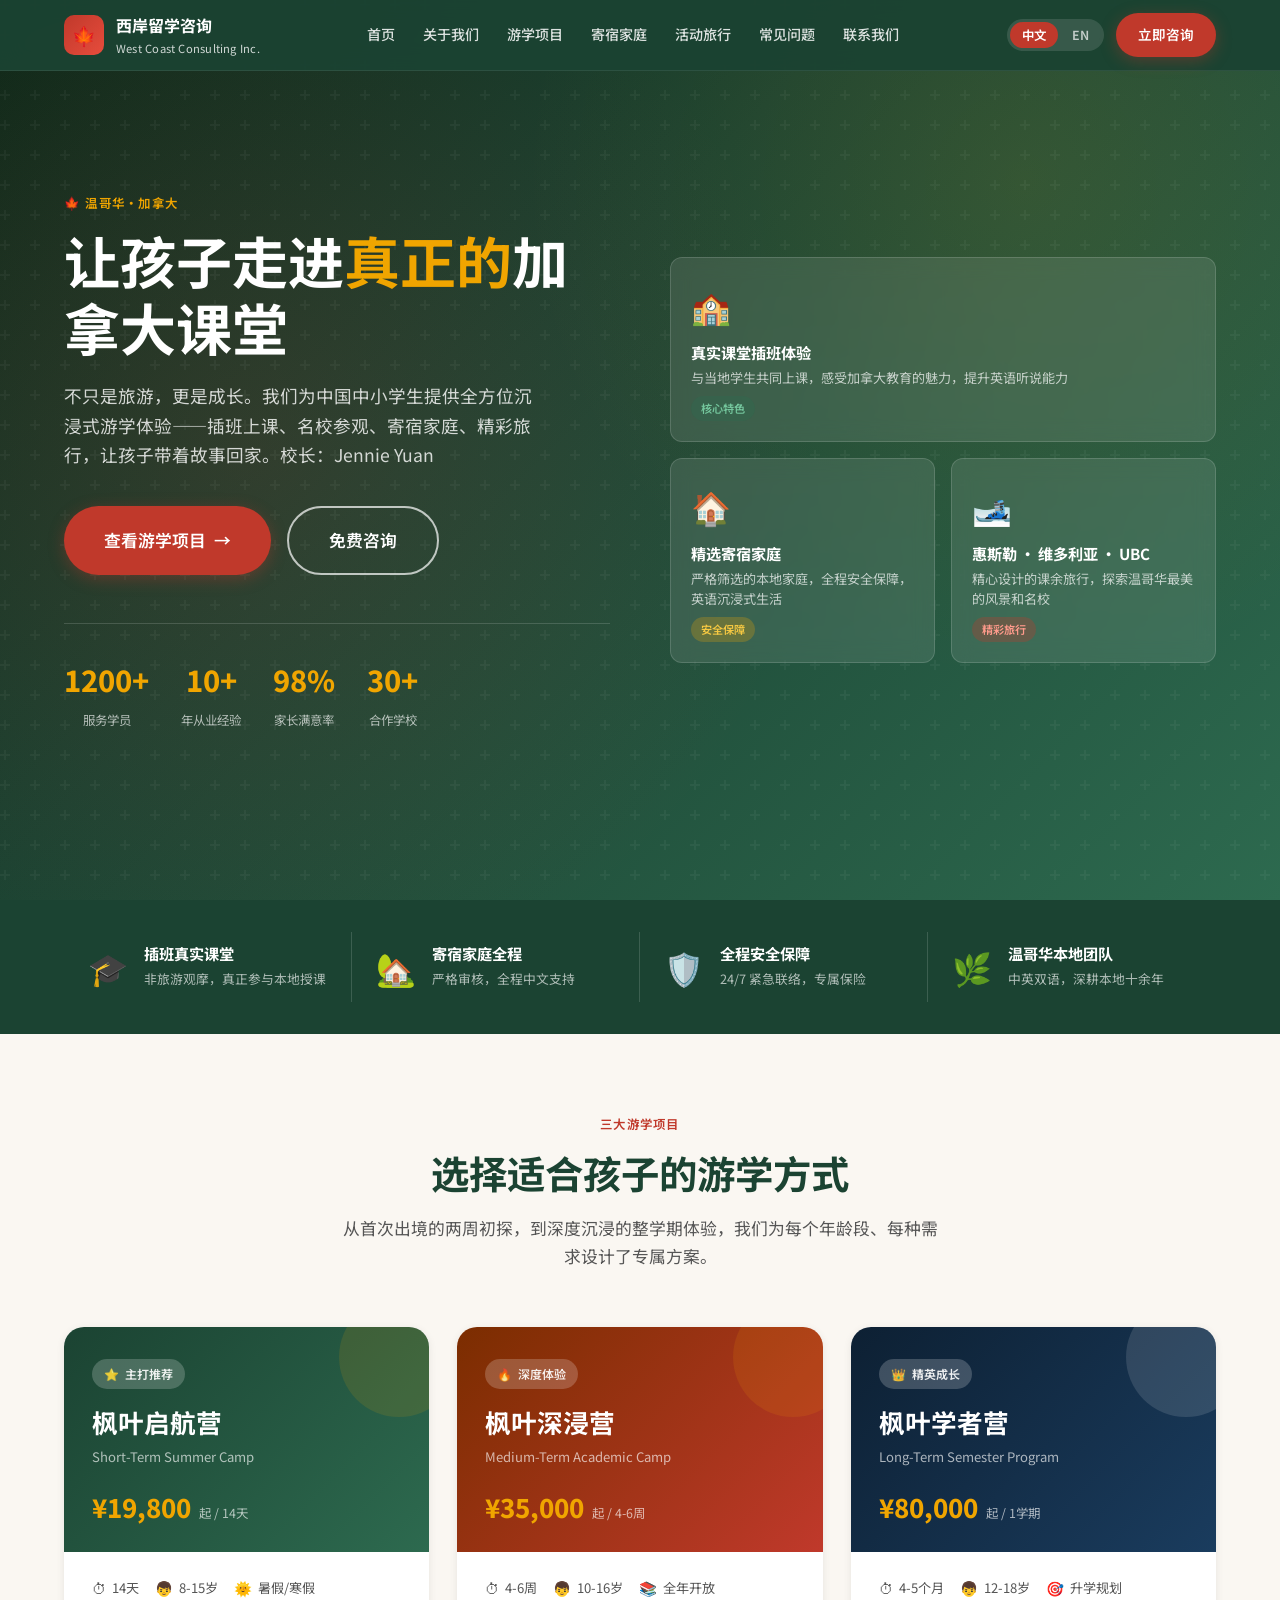
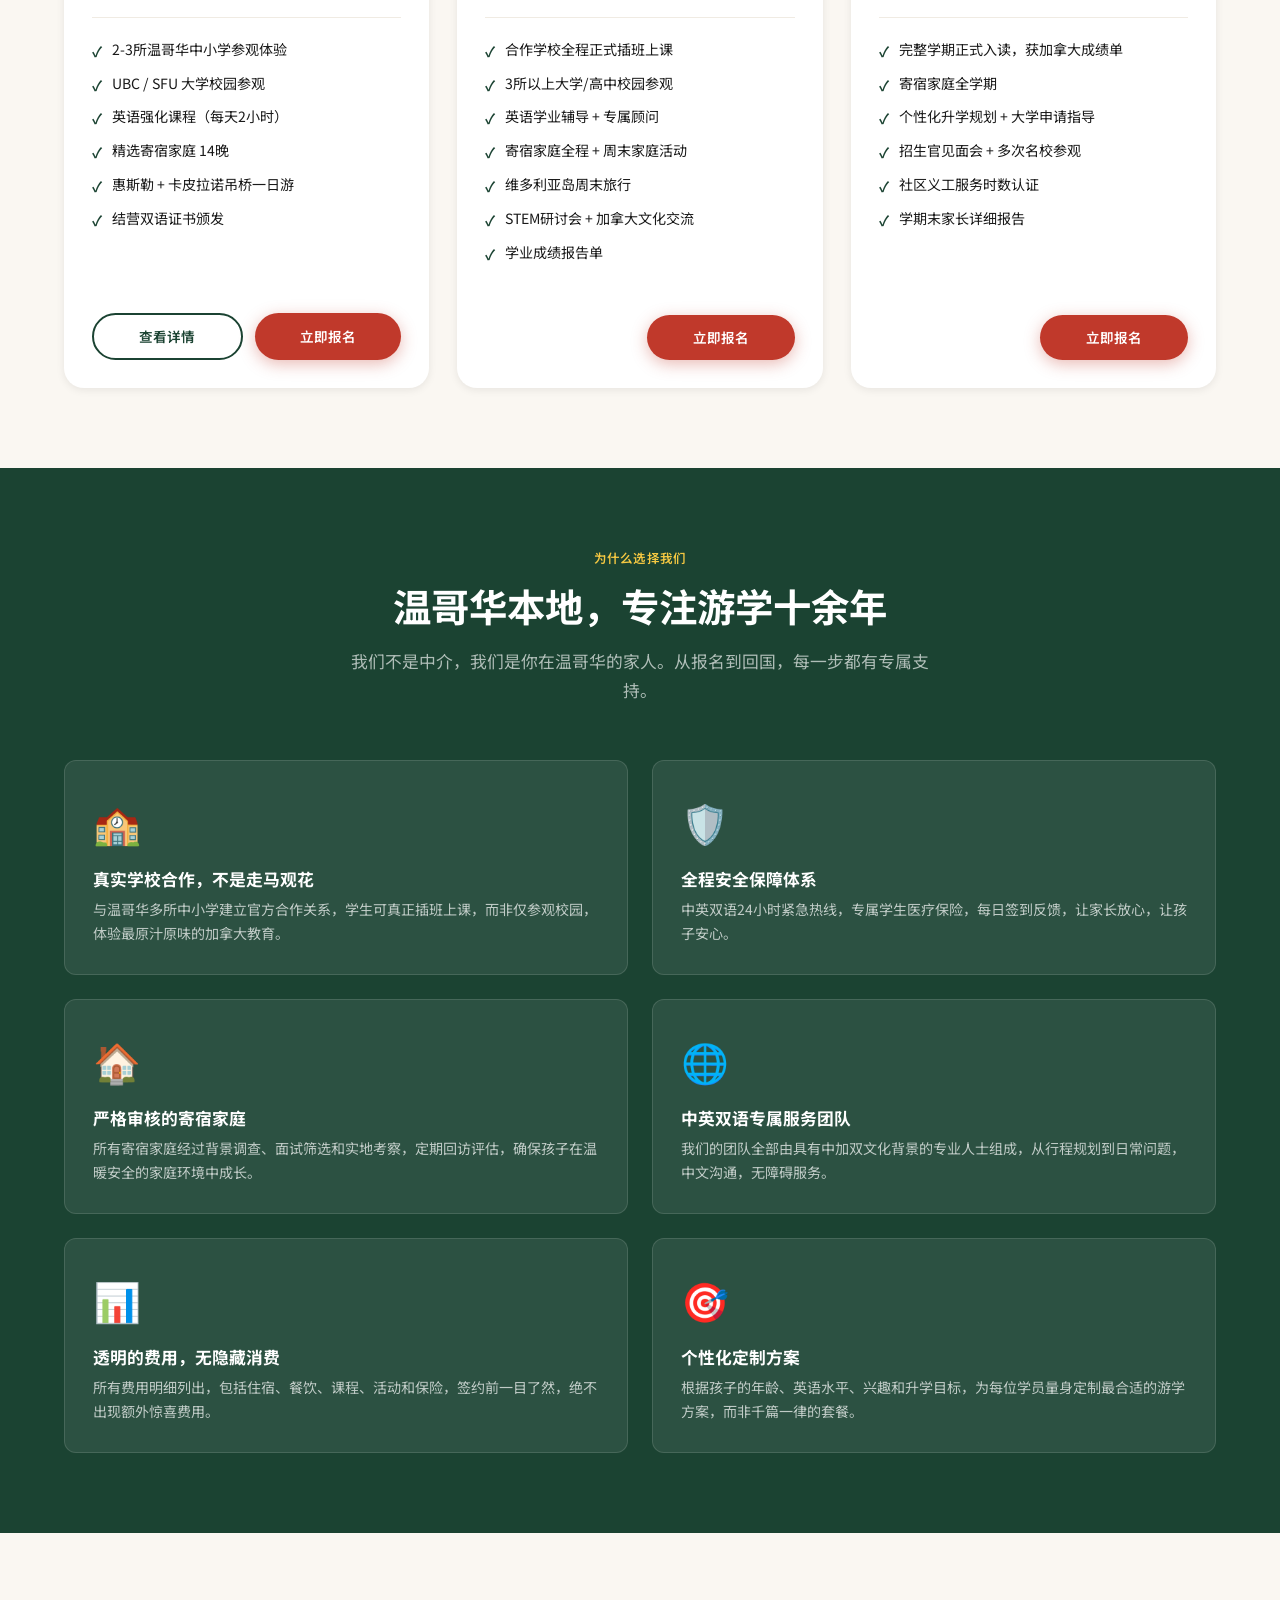
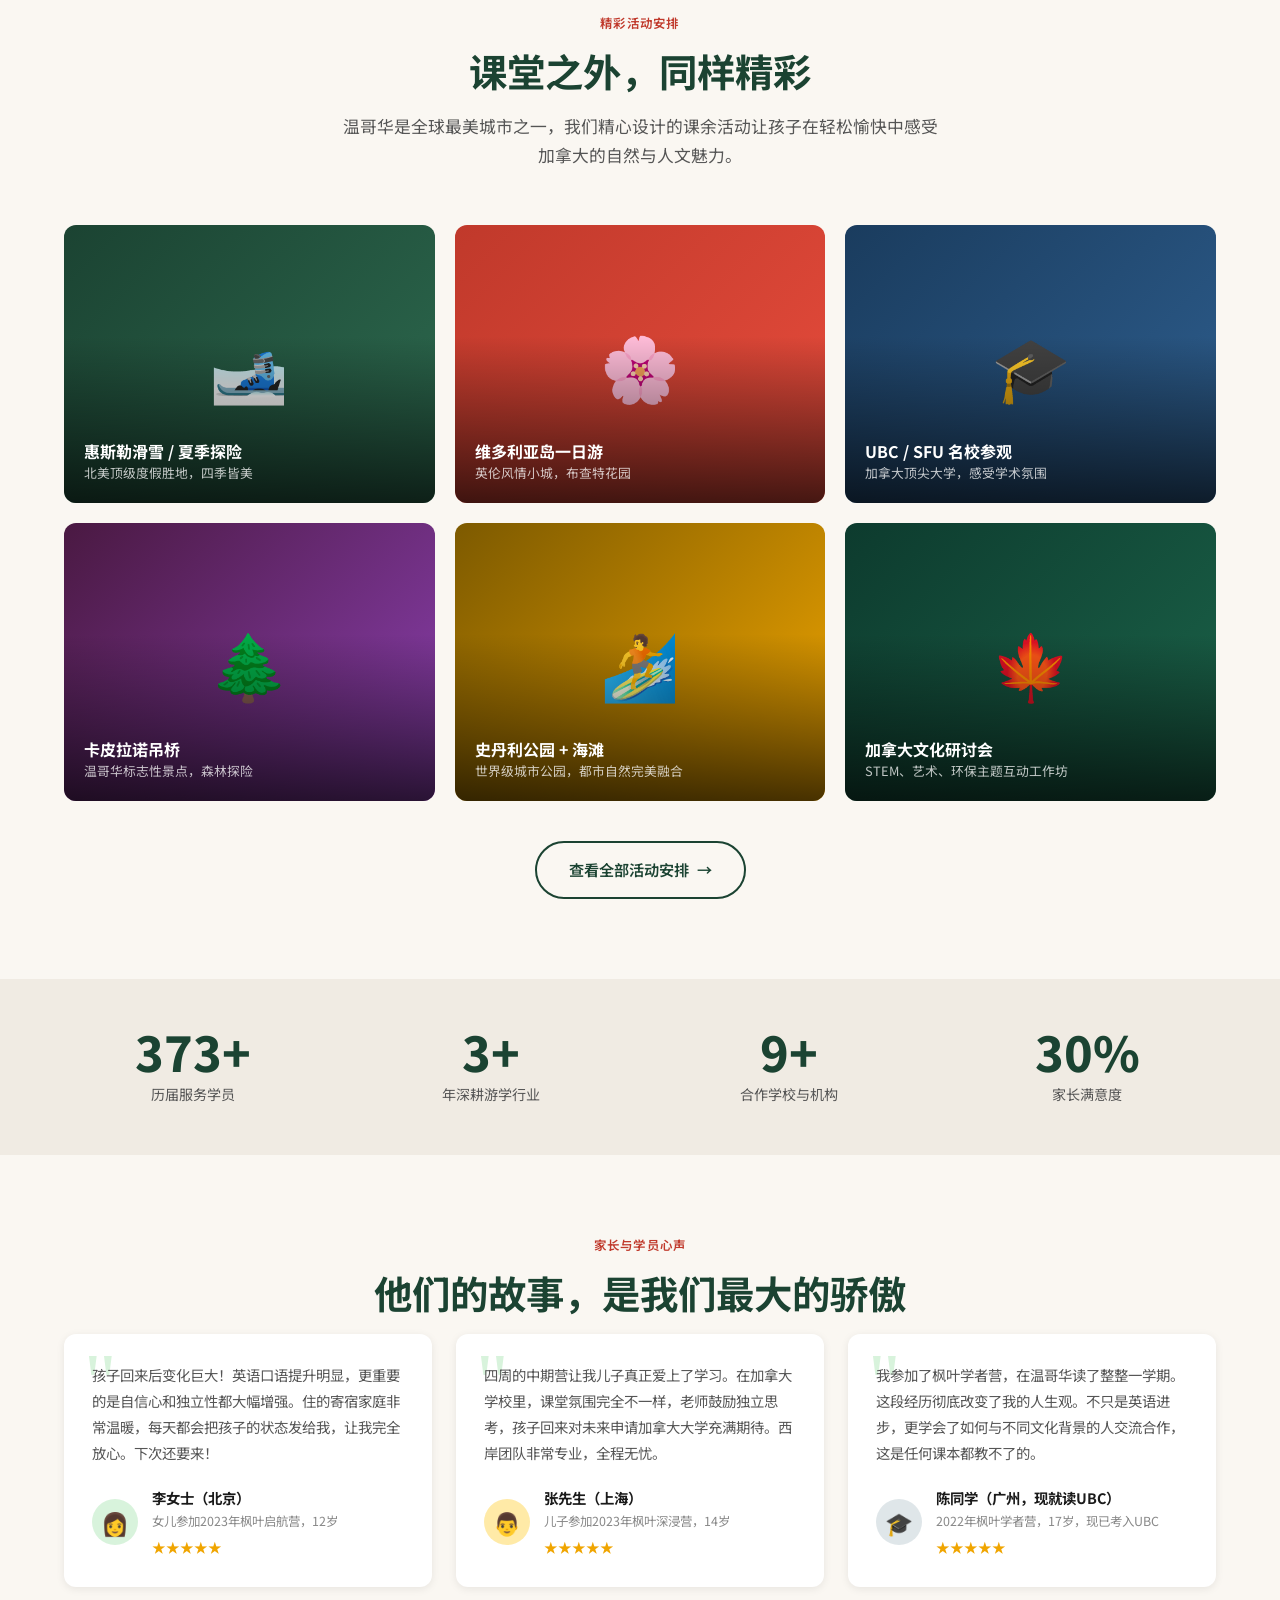
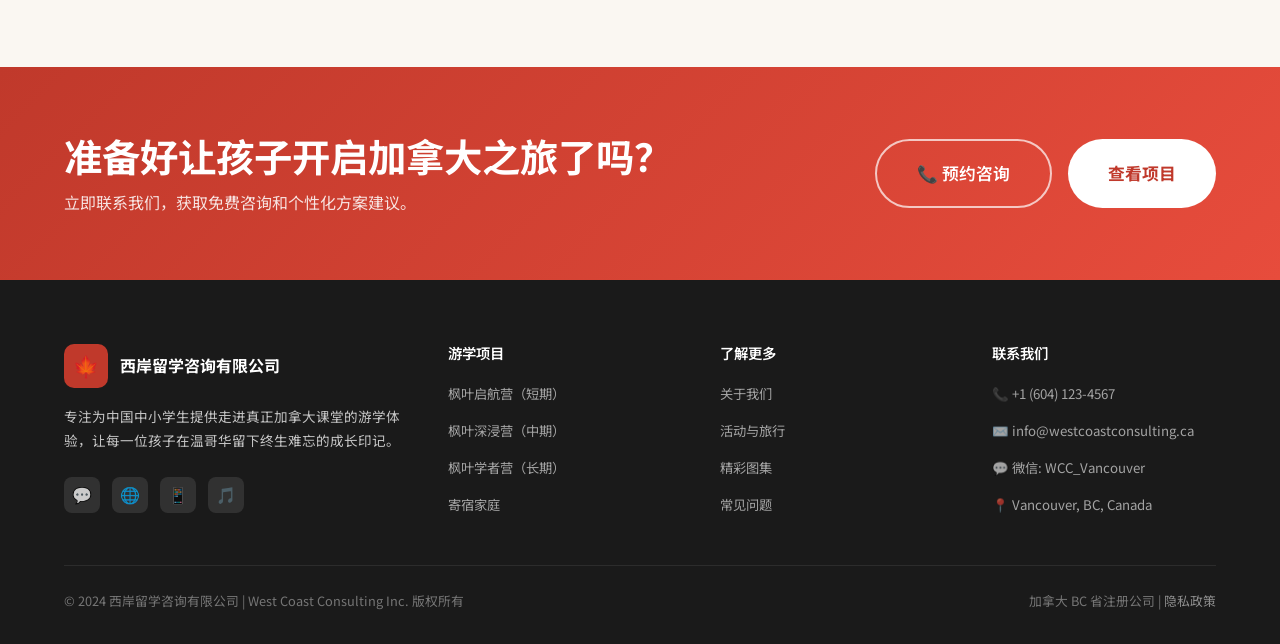
==== commit 682b1b21: "Add principal" ====
--- a/index.html
+++ b/index.html
@@ -32,7 +32,7 @@
           <span lang="en">Real Canadian School Experience for Your Child</span>
         </h1>
         <p>
-          <span lang="zh">不只是旅游，更是成长。我们为中国中小学生提供全方位沉浸式游学体验——插班上课、名校参观、寄宿家庭、精彩旅行，让孩子带着故事回家。</span>
+          <span lang="zh">不只是旅游，更是成长。我们为中国中小学生提供全方位沉浸式游学体验——插班上课、名校参观、寄宿家庭、精彩旅行，让孩子带着故事回家。校长：Jennie Yuan</span>
           <span lang="en">More than tourism — a transformative journey. We offer Chinese K-12 students an immersive Canadian school experience with homestay, university tours, and unforgettable adventures.</span>
         </p>
         <div class="hero-btns">
